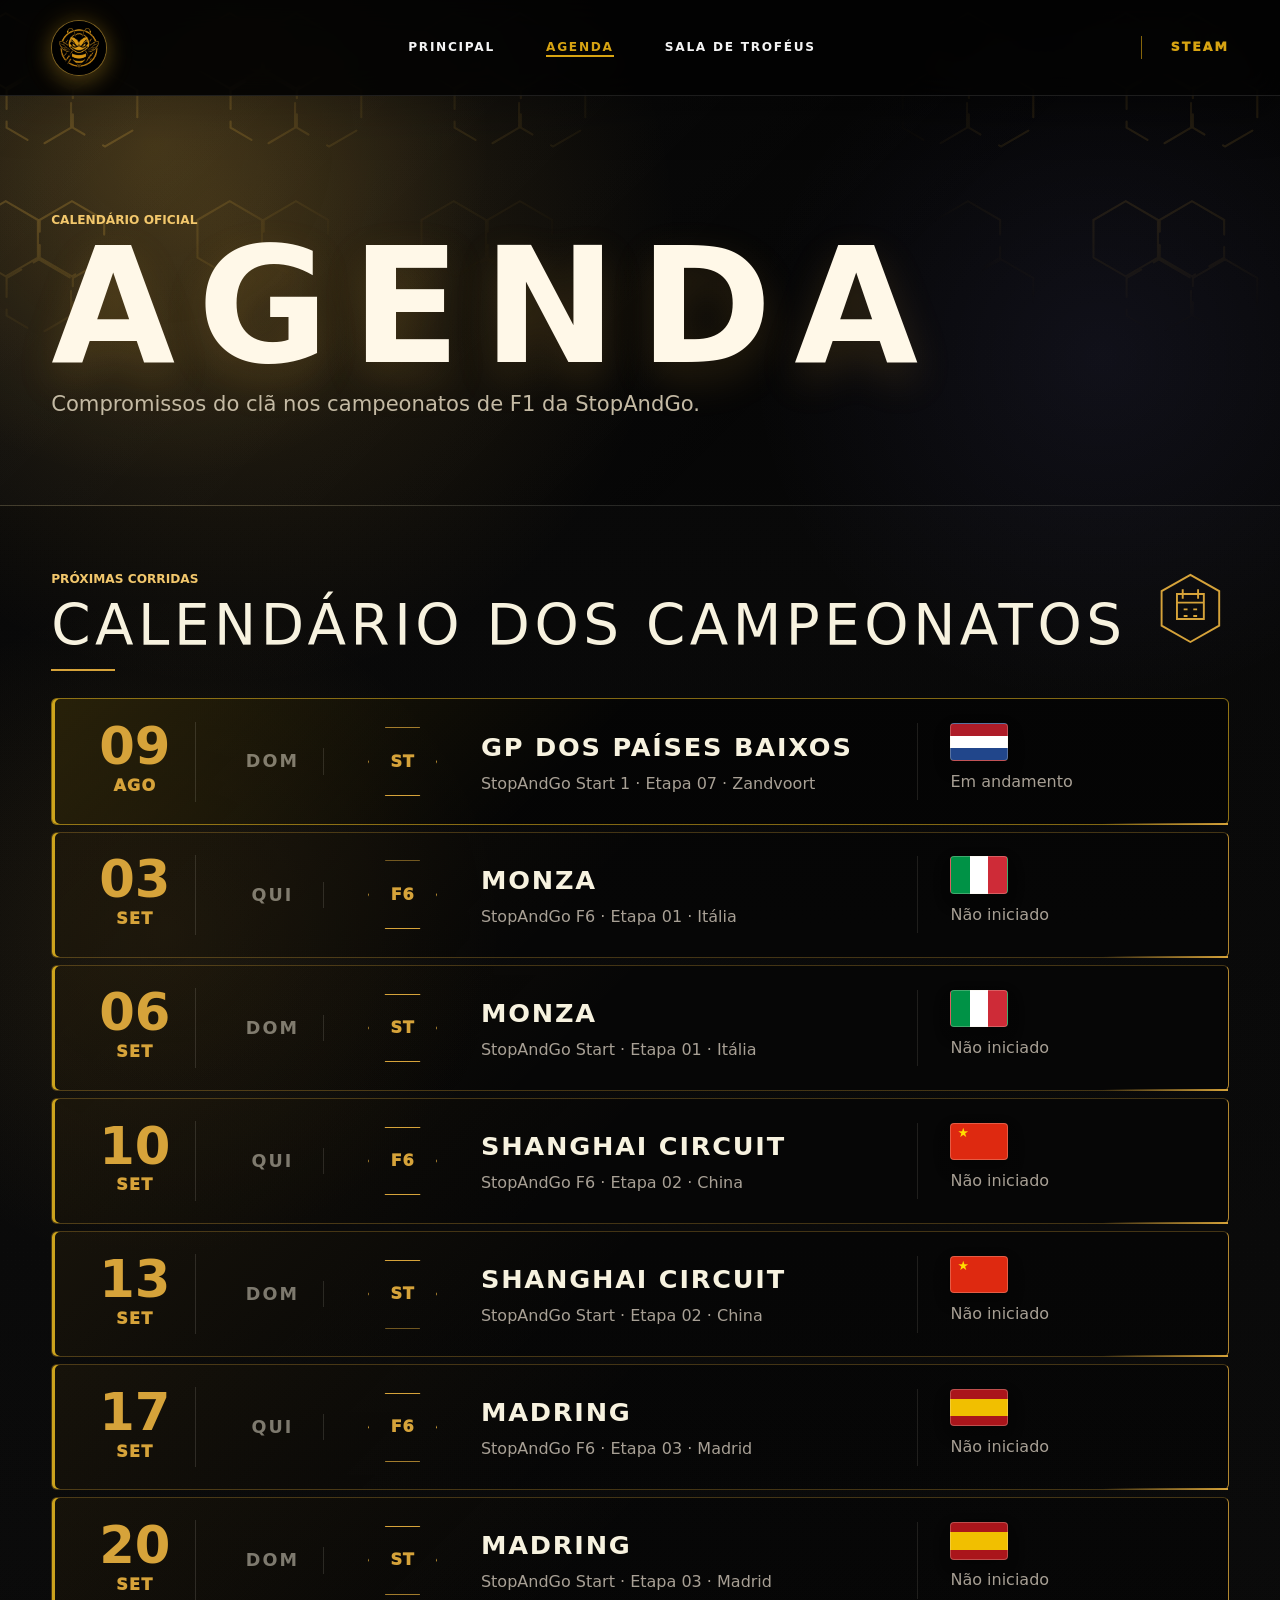
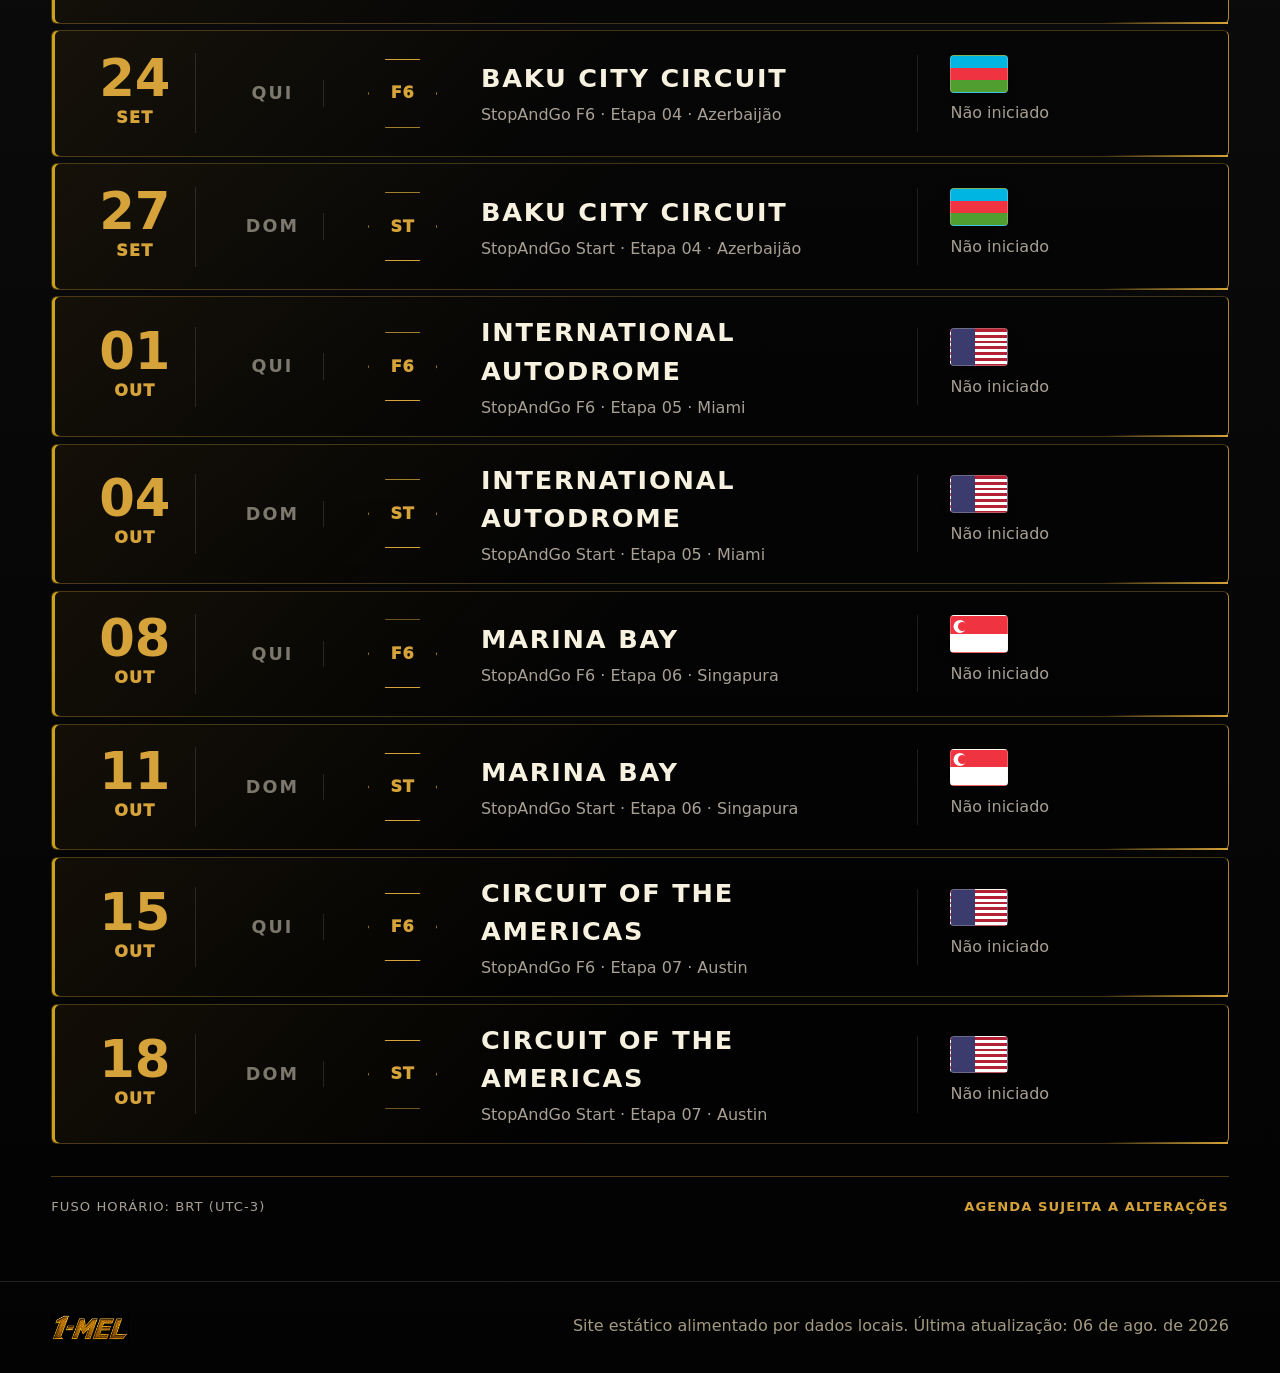
==== agenda.html @ 552b7818 "Remove navbar wordmark text" ====
<!doctype html>
<html lang="pt-BR">
  <head>
    <meta charset="utf-8">
    <meta name="viewport" content="width=device-width, initial-scale=1">
    <meta name="description" content="Agenda do clã 1-MEL com o calendário de corridas dos campeonatos.">
    <meta property="og:title" content="Agenda 1-MEL">
    <meta property="og:description" content="Calendário oficial de corridas da 1-MEL.">
    <meta property="og:type" content="website">
    <title>Agenda | 1-MEL</title>
    <link rel="preconnect" href="https://avatars.fastly.steamstatic.com">
    <link rel="stylesheet" href="styles.css?v=navbar-logo-only-20260807">
    <script defer src="app.js"></script>
  </head>
  <body data-page="agenda">
    <header class="site-header blog-header">
      <a class="brand blog-brand" href="index.html" aria-label="Voltar ao início">
        <span class="blog-brand-mark" aria-hidden="true">
          <img src="assets/bee-logo-new.jpg" alt="">
        </span>
      </a>
      <nav aria-label="Navegação principal">
        <a href="index.html">Principal</a>
        <a aria-current="page" href="agenda.html">Agenda</a>
        <a href="trofeus-cs2.html">Sala de troféus</a>
      </nav>
      <div class="blog-header-actions">
        <a class="blog-header-icon" href="trofeus-cs2.html" aria-label="Sala de troféus"></a>
        <a class="blog-steam-link" href="https://steamcommunity.com/groups/1MEL" target="_blank" rel="noreferrer" aria-label="Steam">Steam</a>
      </div>
    </header>

    <main>
      <section class="page-hero agenda-hero">
        <p class="eyebrow">Calendário oficial</p>
        <h1>Agenda</h1>
        <p class="intro">Compromissos do clã nos campeonatos de F1 da StopAndGo.</p>
      </section>

      <section class="agenda page-section race-agenda">
        <div class="race-agenda-heading">
          <div>
            <p class="eyebrow">Próximas corridas</p>
            <h2>Calendário dos campeonatos</h2>
          </div>
          <span class="race-agenda-mark" aria-hidden="true">
            <svg viewBox="0 0 80 80" role="img">
              <path d="M40 5 70 22v36L40 75 10 58V22Z"></path>
              <path d="M26 25h28v26H26z"></path>
              <path d="M32 20v10M48 20v10M26 34h28M33 41h4M43 41h4M33 48h4M43 48h4"></path>
            </svg>
          </span>
        </div>
        <div class="race-event-list" aria-label="Calendário de corridas dos campeonatos">
          <article class="race-event current"><div class="race-date"><strong>09</strong><span>Ago</span></div><div class="race-weekday">Dom</div><div class="race-icon" aria-hidden="true">ST</div><div class="race-copy"><h3>GP dos Países Baixos</h3><p>StopAndGo Start 1 · Etapa 07 · Zandvoort</p></div><div class="race-time"><strong class="race-flag flag-nl" aria-label="Países Baixos"></strong><span>Em andamento</span></div></article>
          <article class="race-event"><div class="race-date"><strong>03</strong><span>Set</span></div><div class="race-weekday">Qui</div><div class="race-icon" aria-hidden="true">F6</div><div class="race-copy"><h3>Monza</h3><p>StopAndGo F6 · Etapa 01 · Itália</p></div><div class="race-time"><strong class="race-flag flag-it" aria-label="Itália"></strong><span>Não iniciado</span></div></article>
          <article class="race-event"><div class="race-date"><strong>06</strong><span>Set</span></div><div class="race-weekday">Dom</div><div class="race-icon" aria-hidden="true">ST</div><div class="race-copy"><h3>Monza</h3><p>StopAndGo Start · Etapa 01 · Itália</p></div><div class="race-time"><strong class="race-flag flag-it" aria-label="Itália"></strong><span>Não iniciado</span></div></article>
          <article class="race-event"><div class="race-date"><strong>10</strong><span>Set</span></div><div class="race-weekday">Qui</div><div class="race-icon" aria-hidden="true">F6</div><div class="race-copy"><h3>Shanghai Circuit</h3><p>StopAndGo F6 · Etapa 02 · China</p></div><div class="race-time"><strong class="race-flag flag-cn" aria-label="China"></strong><span>Não iniciado</span></div></article>
          <article class="race-event"><div class="race-date"><strong>13</strong><span>Set</span></div><div class="race-weekday">Dom</div><div class="race-icon" aria-hidden="true">ST</div><div class="race-copy"><h3>Shanghai Circuit</h3><p>StopAndGo Start · Etapa 02 · China</p></div><div class="race-time"><strong class="race-flag flag-cn" aria-label="China"></strong><span>Não iniciado</span></div></article>
          <article class="race-event"><div class="race-date"><strong>17</strong><span>Set</span></div><div class="race-weekday">Qui</div><div class="race-icon" aria-hidden="true">F6</div><div class="race-copy"><h3>Madring</h3><p>StopAndGo F6 · Etapa 03 · Madrid</p></div><div class="race-time"><strong class="race-flag flag-es" aria-label="Espanha"></strong><span>Não iniciado</span></div></article>
          <article class="race-event"><div class="race-date"><strong>20</strong><span>Set</span></div><div class="race-weekday">Dom</div><div class="race-icon" aria-hidden="true">ST</div><div class="race-copy"><h3>Madring</h3><p>StopAndGo Start · Etapa 03 · Madrid</p></div><div class="race-time"><strong class="race-flag flag-es" aria-label="Espanha"></strong><span>Não iniciado</span></div></article>
          <article class="race-event"><div class="race-date"><strong>24</strong><span>Set</span></div><div class="race-weekday">Qui</div><div class="race-icon" aria-hidden="true">F6</div><div class="race-copy"><h3>Baku City Circuit</h3><p>StopAndGo F6 · Etapa 04 · Azerbaijão</p></div><div class="race-time"><strong class="race-flag flag-az" aria-label="Azerbaijão"></strong><span>Não iniciado</span></div></article>
          <article class="race-event"><div class="race-date"><strong>27</strong><span>Set</span></div><div class="race-weekday">Dom</div><div class="race-icon" aria-hidden="true">ST</div><div class="race-copy"><h3>Baku City Circuit</h3><p>StopAndGo Start · Etapa 04 · Azerbaijão</p></div><div class="race-time"><strong class="race-flag flag-az" aria-label="Azerbaijão"></strong><span>Não iniciado</span></div></article>
          <article class="race-event"><div class="race-date"><strong>01</strong><span>Out</span></div><div class="race-weekday">Qui</div><div class="race-icon" aria-hidden="true">F6</div><div class="race-copy"><h3>International Autodrome</h3><p>StopAndGo F6 · Etapa 05 · Miami</p></div><div class="race-time"><strong class="race-flag flag-us" aria-label="Estados Unidos"></strong><span>Não iniciado</span></div></article>
          <article class="race-event"><div class="race-date"><strong>04</strong><span>Out</span></div><div class="race-weekday">Dom</div><div class="race-icon" aria-hidden="true">ST</div><div class="race-copy"><h3>International Autodrome</h3><p>StopAndGo Start · Etapa 05 · Miami</p></div><div class="race-time"><strong class="race-flag flag-us" aria-label="Estados Unidos"></strong><span>Não iniciado</span></div></article>
          <article class="race-event"><div class="race-date"><strong>08</strong><span>Out</span></div><div class="race-weekday">Qui</div><div class="race-icon" aria-hidden="true">F6</div><div class="race-copy"><h3>Marina Bay</h3><p>StopAndGo F6 · Etapa 06 · Singapura</p></div><div class="race-time"><strong class="race-flag flag-sg" aria-label="Singapura"></strong><span>Não iniciado</span></div></article>
          <article class="race-event"><div class="race-date"><strong>11</strong><span>Out</span></div><div class="race-weekday">Dom</div><div class="race-icon" aria-hidden="true">ST</div><div class="race-copy"><h3>Marina Bay</h3><p>StopAndGo Start · Etapa 06 · Singapura</p></div><div class="race-time"><strong class="race-flag flag-sg" aria-label="Singapura"></strong><span>Não iniciado</span></div></article>
          <article class="race-event"><div class="race-date"><strong>15</strong><span>Out</span></div><div class="race-weekday">Qui</div><div class="race-icon" aria-hidden="true">F6</div><div class="race-copy"><h3>Circuit of the Americas</h3><p>StopAndGo F6 · Etapa 07 · Austin</p></div><div class="race-time"><strong class="race-flag flag-us" aria-label="Estados Unidos"></strong><span>Não iniciado</span></div></article>
          <article class="race-event"><div class="race-date"><strong>18</strong><span>Out</span></div><div class="race-weekday">Dom</div><div class="race-icon" aria-hidden="true">ST</div><div class="race-copy"><h3>Circuit of the Americas</h3><p>StopAndGo Start · Etapa 07 · Austin</p></div><div class="race-time"><strong class="race-flag flag-us" aria-label="Estados Unidos"></strong><span>Não iniciado</span></div></article>
        </div>
        <div class="race-agenda-footer">
          <span>Fuso horário: BRT (UTC-3)</span>
          <strong>Agenda sujeita a alterações</strong>
        </div>
      </section>
    </main>

    <footer>
      <img class="footer-wordmark" src="assets/brand-wordmark-1mel-cropped.png" alt="1-MEL">
      <span>Site estático alimentado por dados locais. Última atualização: <time id="last-updated">--</time></span>
    </footer>
  </body>
</html>
---- styles.css ----
﻿:root {
  --bg: #08090b;
  --panel: #111319;
  --panel-2: #171a22;
  --text: #f7f2df;
  --muted: #a7adba;
  --line: rgba(247, 242, 223, 0.12);
  --honey: #ffc233;
  --honey-dark: #a86d00;
  --green: #5ee08c;
  --red: #ff6d6d;
  --blue: #7cc5ff;
  --shadow: 0 24px 80px rgba(0, 0, 0, 0.42);
  --blog-gold: #d8a412;
  --blog-gold-soft: rgba(216, 164, 18, 0.62);
  --blog-muted: #9a9a9a;
}

* {
  box-sizing: border-box;
}

html {
  scroll-behavior: smooth;
}

body {
  margin: 0;
  background:
    radial-gradient(circle at 12% 4%, rgba(255, 194, 51, 0.18), transparent 34rem),
    linear-gradient(135deg, #08090b 0%, #15171c 45%, #08090b 100%);
  color: var(--text);
  font-family: Inter, ui-sans-serif, system-ui, -apple-system, BlinkMacSystemFont, "Segoe UI", sans-serif;
  line-height: 1.5;
}
.sr-only {
  position: absolute;
  width: 1px;
  height: 1px;
  padding: 0;
  margin: -1px;
  overflow: hidden;
  clip: rect(0, 0, 0, 0);
  white-space: nowrap;
  border: 0;
}
a {
  color: inherit;
  text-decoration: none;
}

.site-header {
  position: sticky;
  top: 0;
  z-index: 20;
  display: flex;
  align-items: center;
  justify-content: space-between;
  gap: 1rem;
  padding: 0.85rem clamp(1rem, 4vw, 3.5rem);
  background: rgba(8, 9, 11, 0.82);
  border-bottom: 1px solid var(--line);
  backdrop-filter: blur(16px);
}

.brand {
  display: flex;
  align-items: center;
  gap: 0.75rem;
  min-width: 10rem;
}

.brand img {
  width: 3rem;
  height: 3rem;
  border: 1px solid rgba(255, 194, 51, 0.45);
  border-radius: 8px;
  object-fit: cover;
}

.brand strong,
footer strong {
  display: block;
  font-size: 1.05rem;
}

.brand small {
  display: block;
  color: var(--muted);
  font-size: 0.75rem;
}

nav {
  display: flex;
  align-items: center;
  gap: clamp(0.7rem, 2vw, 1.8rem);
  color: var(--muted);
  font-weight: 700;
  font-size: 0.82rem;
  text-transform: uppercase;
}

nav a:hover,
nav a[aria-current="page"],
.steam-link:hover {
  color: var(--honey);
}

.steam-link,
.primary-action,
.secondary-action {
  display: inline-flex;
  align-items: center;
  justify-content: center;
  min-height: 2.65rem;
  border-radius: 8px;
  font-weight: 800;
}

.steam-link {
  border: 1px solid rgba(255, 194, 51, 0.36);
  padding: 0 1rem;
}

main {
  overflow: hidden;
}

.hero,
.home-hero {
  display: grid;
  grid-template-columns: minmax(0, 1fr) minmax(18rem, 27rem);
  gap: clamp(1.5rem, 5vw, 4rem);
  min-height: 84vh;
  align-items: center;
  padding: clamp(3rem, 8vw, 7rem) clamp(1rem, 4vw, 3.5rem) 2rem;
}

.home-hero {
  grid-template-columns: minmax(0, 1fr) minmax(20rem, 32rem);
  min-height: 88vh;
  background:
    linear-gradient(115deg, rgba(255, 194, 51, 0.12), transparent 44%),
    radial-gradient(circle at 82% 24%, rgba(124, 197, 255, 0.12), transparent 28rem);
}

.hero-copy {
  max-width: 58rem;
}

.eyebrow {
  margin: 0 0 0.7rem;
  color: var(--honey);
  font-size: 0.76rem;
  font-weight: 900;
  letter-spacing: 0;
  text-transform: uppercase;
}

h1,
h2,
p {
  margin-top: 0;
}

h1 {
  margin-bottom: 0.1rem;
  font-size: clamp(5rem, 16vw, 13rem);
  line-height: 0.82;
  letter-spacing: 0;
}

.tagline {
  margin-bottom: 1.1rem;
  color: var(--honey);
  font-size: clamp(1.5rem, 4vw, 3rem);
  font-weight: 900;
}

.intro {
  max-width: 48rem;
  color: #d7d0bb;
  font-size: clamp(1.02rem, 2vw, 1.32rem);
}

.hero-actions {
  display: flex;
  flex-wrap: wrap;
  gap: 0.8rem;
  margin-top: 2rem;
}

.primary-action {
  background: var(--honey);
  color: #171000;
  padding: 0 1.15rem;
}

.secondary-action {
  border: 1px solid var(--line);
  color: var(--text);
  padding: 0 1.15rem;
}

.live-panel {
  display: grid;
  gap: 0.8rem;
  padding: 1rem;
  background: linear-gradient(180deg, rgba(255, 194, 51, 0.16), rgba(17, 19, 25, 0.94));
  border: 1px solid rgba(255, 194, 51, 0.24);
  border-radius: 8px;
  box-shadow: var(--shadow);
}

.live-panel div,
.stat-card,
.season-card,
.announcement,
.event,
.trophy-card,
.identity-card,
.member-card,
.leader-spotlight {
  border: 1px solid var(--line);
  border-radius: 8px;
  background: rgba(17, 19, 25, 0.84);
}

.live-panel div {
  padding: 1.1rem;
}

.metric-value {
  display: block;
  font-size: 2.3rem;
  font-weight: 950;
  line-height: 1;
}

.metric-label {
  color: var(--muted);
  font-size: 0.88rem;
}

.leader-spotlight {
  position: relative;
  overflow: hidden;
  padding: clamp(1.2rem, 3vw, 1.6rem);
  background:
    linear-gradient(180deg, rgba(255, 194, 51, 0.2), rgba(17, 19, 25, 0.94)),
    var(--panel);
  border-color: rgba(255, 194, 51, 0.28);
  box-shadow: var(--shadow);
}

.leader-spotlight::before {
  content: "1MEL";
  position: absolute;
  right: -0.55rem;
  bottom: -1.6rem;
  color: rgba(255, 194, 51, 0.08);
  font-size: 7rem;
  font-weight: 950;
  line-height: 1;
}

.leader-spotlight strong {
  position: relative;
  display: block;
  margin: 0.15rem 0 0.6rem;
  font-size: clamp(3.2rem, 7vw, 5.6rem);
  line-height: 0.9;
}

.leader-spotlight p,
.leader-stats,
.spotlight-label {
  position: relative;
}

.leader-spotlight p {
  color: #e5dec8;
  font-size: 1.05rem;
}

.spotlight-label {
  color: var(--honey);
  font-size: 0.78rem;
  font-weight: 950;
  text-transform: uppercase;
}

.leader-stats {
  display: grid;
  grid-template-columns: repeat(2, minmax(0, 1fr));
  gap: 0.75rem;
  margin-top: 1.4rem;
}

.leader-stats span {
  border: 1px solid rgba(255, 194, 51, 0.22);
  border-radius: 8px;
  padding: 0.85rem;
  color: var(--muted);
}

.leader-stats b {
  display: block;
  color: var(--text);
  font-size: 1.5rem;
}

.ticker {
  display: flex;
  flex-wrap: wrap;
  gap: 0.75rem;
  padding: 0 clamp(1rem, 4vw, 3.5rem) 3rem;
}

.ticker span {
  border: 1px solid rgba(255, 194, 51, 0.22);
  border-radius: 999px;
  padding: 0.52rem 0.85rem;
  background: rgba(255, 194, 51, 0.08);
  color: #ffe3a1;
  font-size: 0.86rem;
  font-weight: 750;
}

.section-grid,
.identity-section,
.roster-section,
.season-band,
.stats-layout,
.agenda,
.agenda-preview {
  padding: clamp(2.4rem, 6vw, 5rem) clamp(1rem, 4vw, 3.5rem);
}

.section-heading {
  display: flex;
  align-items: end;
  justify-content: space-between;
  gap: 1rem;
  margin-bottom: 1rem;
}

h2 {
  margin-bottom: 0;
  font-size: clamp(2rem, 5vw, 4.2rem);
  line-height: 0.95;
}

.inline-link {
  color: var(--honey);
  font-size: 0.9rem;
  font-weight: 850;
  text-transform: uppercase;
}

.announcement-list,
.identity-grid,
.roster-grid,
.season-grid,
.stats-board,
.event-list {
  display: grid;
  gap: 1rem;
}

.announcement-list,
.identity-grid {
  grid-template-columns: repeat(3, minmax(0, 1fr));
}

.announcement,
.season-card,
.stat-card,
.event,
.identity-card,
.member-card {
  padding: 1.05rem;
}

.announcement time,
.event time,
.card-kicker {
  color: var(--muted);
  font-size: 0.78rem;
  font-weight: 800;
  text-transform: uppercase;
}

.announcement h3,
.identity-card h3,
.member-card h3,
.season-card h3,
.event h3 {
  margin: 0.45rem 0;
  font-size: 1.2rem;
}

.announcement p,
.identity-card p,
.member-card p,
.season-card p,
.event p {
  color: #cbd0d9;
}

.identity-card {
  min-height: 13rem;
}

.identity-card h3 {
  font-size: 1.42rem;
}

.roster-section {
  background:
    linear-gradient(180deg, rgba(255, 255, 255, 0.02), rgba(255, 194, 51, 0.06)),
    #0c0e12;
  border-top: 1px solid var(--line);
  border-bottom: 1px solid var(--line);
}

.roster-grid {
  grid-template-columns: repeat(4, minmax(0, 1fr));
}

.member-card {
  display: grid;
  grid-template-columns: 4.3rem minmax(0, 1fr);
  gap: 0.9rem;
  min-height: 15rem;
  align-content: start;
}

.member-card strong {
  display: block;
  color: #f3df9b;
  font-size: 0.9rem;
}

.member-avatar {
  display: grid;
  place-items: center;
  width: 4.3rem;
  height: 4.3rem;
  border: 1px solid rgba(255, 194, 51, 0.4);
  border-radius: 8px;
  background: linear-gradient(135deg, var(--honey), #7cc5ff);
  color: #111319;
  font-size: 1.1rem;
  font-weight: 950;
}

.leader-card {
  grid-column: span 2;
  background: linear-gradient(135deg, rgba(255, 194, 51, 0.18), rgba(17, 19, 25, 0.9));
  border-color: rgba(255, 194, 51, 0.34);
}

.leader-card .member-avatar {
  width: 5.2rem;
  height: 5.2rem;
  font-size: 1.35rem;
}

.home-command {
  background: rgba(0, 0, 0, 0.16);
}

.season-band {
  background: linear-gradient(180deg, rgba(255, 194, 51, 0.08), rgba(124, 197, 255, 0.06));
  border-top: 1px solid var(--line);
  border-bottom: 1px solid var(--line);
}

.season-grid {
  grid-template-columns: repeat(3, minmax(0, 1fr));
}

.season-card {
  display: grid;
  gap: 1rem;
  min-height: 22rem;
}

.record {
  display: flex;
  gap: 0.5rem;
  align-items: baseline;
}

.record strong {
  font-size: 2.5rem;
  line-height: 1;
}

.progress {
  height: 0.7rem;
  overflow: hidden;
  border-radius: 999px;
  background: rgba(255, 255, 255, 0.08);
}

.progress span {
  display: block;
  height: 100%;
  border-radius: inherit;
  background: linear-gradient(90deg, var(--honey), var(--green));
}

.pill-row {
  display: flex;
  flex-wrap: wrap;
  gap: 0.5rem;
}

.pill-row span {
  border: 1px solid var(--line);
  border-radius: 999px;
  padding: 0.35rem 0.55rem;
  color: #e7dfca;
  font-size: 0.82rem;
}

.stats-board {
  grid-template-columns: repeat(4, minmax(0, 1fr));
}

.stat-card strong {
  display: block;
  margin-top: 0.3rem;
  font-size: 2rem;
}

.stat-card span:last-child {
  color: var(--muted);
}

.event-list {
  grid-template-columns: repeat(2, minmax(0, 1fr));
}

.event {
  display: grid;
  grid-template-columns: 7rem minmax(0, 1fr);
  gap: 1rem;
  align-items: center;
}

.compact-list {
  grid-template-columns: repeat(2, minmax(0, 1fr));
}

.event-date {
  display: grid;
  place-items: center;
  min-height: 6.5rem;
  border-radius: 8px;
  background: #f7f2df;
  color: #111319;
  font-weight: 950;
  text-align: center;
}

footer {
  display: flex;
  justify-content: space-between;
  gap: 1rem;
  padding: 2rem clamp(1rem, 4vw, 3.5rem);
  border-top: 1px solid var(--line);
  color: var(--muted);
}

.page-hero {
  min-height: 44vh;
  padding: clamp(4rem, 9vw, 8rem) clamp(1rem, 4vw, 3.5rem) clamp(2rem, 5vw, 4rem);
  border-bottom: 1px solid var(--line);
  background: linear-gradient(135deg, rgba(255, 194, 51, 0.14), rgba(124, 197, 255, 0.05) 42%, transparent 78%);
}

.page-hero h1 {
  margin-bottom: 1rem;
  font-size: clamp(4.2rem, 13vw, 10rem);
}

.trophy-hero {
  background: linear-gradient(135deg, rgba(255, 194, 51, 0.18), rgba(94, 224, 140, 0.06) 45%, transparent 78%);
}

.page-section {
  padding-top: clamp(2rem, 5vw, 4rem);
}

.timeline-list {
  grid-template-columns: 1fr;
}

.timeline-list .event {
  min-height: 9rem;
}

.agenda-hero {
  min-height: 34vh;
  background:
    radial-gradient(circle at 82% 18%, rgba(214, 163, 58, 0.12), transparent 22rem),
    linear-gradient(135deg, rgba(255, 194, 51, 0.08), transparent 62%);
}

.agenda-hero h1 {
  letter-spacing: 0.14em;
  text-transform: uppercase;
}

.race-agenda {
  position: relative;
  overflow: hidden;
  padding: clamp(2.4rem, 5vw, 4.5rem) clamp(1rem, 4vw, 3.5rem) clamp(2.5rem, 5vw, 4rem);
  background:
    radial-gradient(circle at 13% 18%, rgba(214, 163, 58, 0.1), transparent 21rem),
    linear-gradient(180deg, rgba(255, 255, 255, 0.012), rgba(0, 0, 0, 0.16));
}

.race-agenda-heading {
  display: flex;
  justify-content: space-between;
  gap: 1rem;
  align-items: start;
  margin-bottom: 1.7rem;
}

.race-agenda-heading h2 {
  margin-top: 0.35rem;
  color: #f7f2df;
  font-size: clamp(2rem, 4.4vw, 4.6rem);
  font-weight: 500;
  letter-spacing: 0.08em;
  line-height: 0.95;
  text-transform: uppercase;
}

.race-agenda-heading h2::after {
  content: "";
  display: block;
  width: 4rem;
  height: 2px;
  margin-top: 1.05rem;
  background: var(--honey);
}

.race-agenda-mark {
  display: grid;
  place-items: center;
  width: 4.8rem;
  color: var(--honey);
}

.race-agenda-mark svg {
  width: 100%;
  fill: none;
  stroke: currentColor;
  stroke-width: 2;
}

.race-event-list {
  display: grid;
  gap: 0.42rem;
}

.race-event {
  position: relative;
  display: grid;
  grid-template-columns: 7.6rem 6.4rem 6.6rem minmax(0, 1fr) minmax(12rem, 18rem);
  gap: clamp(0.9rem, 2vw, 1.7rem);
  align-items: center;
  min-height: 7.9rem;
  border: 1px solid rgba(214, 163, 58, 0.3);
  border-right-color: rgba(214, 163, 58, 0.82);
  border-radius: 6px;
  padding: 1rem 1.4rem;
  background:
    linear-gradient(135deg, rgba(214, 163, 58, 0.08), transparent 46%),
    rgba(0, 0, 0, 0.34);
  box-shadow: inset 3px 0 0 rgba(255, 204, 35, 0.78);
}

.race-event::after {
  content: "";
  position: absolute;
  right: 0;
  bottom: -1px;
  width: 7.8rem;
  height: 2px;
  background: linear-gradient(90deg, transparent, var(--honey));
}

.race-event.current {
  border-color: rgba(255, 204, 35, 0.5);
  background:
    linear-gradient(135deg, rgba(255, 204, 35, 0.13), transparent 45%),
    rgba(0, 0, 0, 0.42);
}

.race-date,
.race-weekday,
.race-icon,
.race-time {
  border-right: 1px solid rgba(247, 240, 221, 0.13);
}

.race-date {
  display: grid;
  place-items: center;
  min-height: 5rem;
  color: var(--honey);
  text-align: center;
  text-transform: uppercase;
}

.race-date strong {
  font-size: clamp(2.6rem, 4vw, 4rem);
  line-height: 0.82;
}

.race-date span {
  font-size: 1rem;
  font-weight: 950;
  letter-spacing: 0.08em;
}

.race-weekday {
  color: rgba(247, 240, 221, 0.48);
  font-size: 1.1rem;
  font-weight: 900;
  letter-spacing: 0.12em;
  text-align: center;
  text-transform: uppercase;
}

.race-icon {
  display: grid;
  place-items: center;
  justify-self: center;
  width: 4.3rem;
  height: 4.3rem;
  border: 1px solid var(--honey);
  clip-path: polygon(25% 0, 75% 0, 100% 50%, 75% 100%, 25% 100%, 0 50%);
  color: var(--honey);
  font-weight: 950;
  letter-spacing: 0.05em;
}

.race-copy h3 {
  margin: 0 0 0.35rem;
  color: #f7f2df;
  font-size: clamp(1.25rem, 2vw, 1.8rem);
  font-weight: 700;
  letter-spacing: 0.07em;
  text-transform: uppercase;
}

.race-copy p {
  margin: 0;
  color: #a8a095;
}

.race-time {
  min-height: 4.8rem;
  border-left: 1px solid rgba(247, 240, 221, 0.11);
  border-right: 0;
  padding-left: 2rem;
}

.race-time strong {
  display: block;
  color: var(--honey);
  font-size: 1.35rem;
  letter-spacing: 0.08em;
  text-transform: uppercase;
}

.race-time .race-flag {
  position: relative;
  display: block;
  width: 3.6rem;
  height: 2.35rem;
  overflow: hidden;
  border: 1px solid rgba(247, 240, 221, 0.26);
  border-radius: 4px;
  box-shadow: 0 0.45rem 1rem rgba(0, 0, 0, 0.28);
}

.flag-nl {
  background: linear-gradient(180deg, #ae1c28 0 33.33%, #fff 33.33% 66.66%, #21468b 66.66%);
}

.flag-it {
  background: linear-gradient(90deg, #009246 0 33.33%, #fff 33.33% 66.66%, #ce2b37 66.66%);
}

.flag-cn {
  background: #de2910;
}

.flag-cn::before {
  content: "★";
  position: absolute;
  left: 0.38rem;
  top: 0.22rem;
  color: #ffde00;
  font-size: 0.8rem;
  line-height: 1;
}

.flag-es {
  background: linear-gradient(180deg, #aa151b 0 25%, #f1bf00 25% 75%, #aa151b 75%);
}

.flag-az {
  background: linear-gradient(180deg, #00b5e2 0 33.33%, #ef3340 33.33% 66.66%, #509e2f 66.66%);
}

.flag-us {
  background:
    linear-gradient(90deg, #3c3b6e 0 42%, transparent 42%),
    repeating-linear-gradient(180deg, #b22234 0 0.18rem, #fff 0.18rem 0.36rem);
}

.flag-sg {
  background: linear-gradient(180deg, #ef3340 0 50%, #fff 50%);
}

.flag-sg::before {
  content: "";
  position: absolute;
  left: 0.42rem;
  top: 0.34rem;
  width: 0.58rem;
  height: 0.58rem;
  border-radius: 50%;
  box-shadow: -0.16rem 0 0 0.12rem #fff;
}

.race-time span {
  display: block;
  margin-top: 0.55rem;
  color: #a8a095;
}

.race-agenda-footer {
  display: flex;
  justify-content: space-between;
  gap: 1rem;
  margin-top: 2rem;
  border-top: 1px solid rgba(214, 163, 58, 0.35);
  padding-top: 1.25rem;
  color: #a8a095;
  font-size: 0.82rem;
  letter-spacing: 0.08em;
  text-transform: uppercase;
}

.race-agenda-footer strong {
  color: var(--honey);
}

@media (max-width: 920px) {
  .race-agenda-heading {
    align-items: flex-start;
    flex-direction: column;
  }

  .race-event {
    grid-template-columns: 5.7rem 4.2rem minmax(0, 1fr);
    gap: 0.9rem;
  }

  .race-icon {
    display: none;
  }

  .race-time {
    grid-column: 3;
    min-height: auto;
    border-left: 0;
    padding-left: 0;
  }
}

@media (max-width: 560px) {
  .race-event {
    grid-template-columns: 4.8rem minmax(0, 1fr);
    padding: 0.9rem;
  }

  .race-weekday {
    grid-row: 2;
    border-right: 0;
    font-size: 0.8rem;
  }

  .race-copy,
  .race-time {
    grid-column: 2;
  }

  .race-copy h3 {
    font-size: 1.05rem;
  }

  .race-time strong {
    font-size: 0.92rem;
  }

  .race-agenda-footer {
    flex-direction: column;
  }
}

.schedule-grid,
.trophy-grid {
  display: grid;
  gap: 1rem;
}

.schedule-grid {
  grid-template-columns: repeat(3, minmax(0, 1fr));
}

.trophy-grid {
  grid-template-columns: repeat(4, minmax(0, 1fr));
}

.trophy-card {
  position: relative;
  min-height: 20rem;
  overflow: hidden;
  padding: 1.1rem;
}

.trophy-card::before {
  content: "";
  position: absolute;
  inset: auto -20% -28% -20%;
  height: 9rem;
  background: linear-gradient(90deg, rgba(255, 194, 51, 0.2), rgba(124, 197, 255, 0.1));
  transform: rotate(-7deg);
}

.trophy-card h3,
.trophy-card p,
.trophy-card span {
  position: relative;
}

.trophy-card h3 {
  margin: 3.4rem 0 0.7rem;
  font-size: 1.32rem;
}

.trophy-card p {
  color: #cbd0d9;
}

.trophy-medal {
  display: inline-flex;
  align-items: center;
  justify-content: center;
  width: 4.5rem;
  height: 4.5rem;
  margin-right: 0.7rem;
  border: 1px solid rgba(255, 194, 51, 0.45);
  border-radius: 999px;
  background: radial-gradient(circle, #ffe8a3, var(--honey));
  color: #1b1300;
  font-size: 0.78rem;
  font-weight: 950;
  text-transform: uppercase;
  box-shadow: 0 12px 34px rgba(255, 194, 51, 0.18);
}

.trophy-game-nav {
  display: grid;
  grid-template-columns: repeat(3, minmax(9.5rem, 12.5rem));
  gap: 0.7rem;
  width: max-content;
  margin: 0;
  position: absolute;
  top: clamp(6rem, 7vw, 7rem);
  left: 50%;
  z-index: 12;
  transform: translateX(-50%);
}

.game-nav-card {
  position: relative;
  display: grid;
  place-items: center;
  min-height: 4.4rem;
  overflow: hidden;
  border: 1px solid rgba(214, 163, 58, 0.28);
  border-radius: 8px;
  background: rgba(255, 255, 255, 0.035);
  box-shadow: 0 14px 36px rgba(0, 0, 0, 0.24);
}

.game-nav-card::before {
  content: "";
  position: absolute;
  inset: 0;
  background-image: var(--game-bg);
  background-position: center;
  background-size: cover;
  filter: brightness(0.48) saturate(0.9);
  opacity: 0.52;
}

.game-nav-card::after {
  content: "";
  position: absolute;
  inset: 0;
  background: linear-gradient(90deg, rgba(5, 5, 5, 0.82), rgba(5, 5, 5, 0.42));
}

.game-nav-card span {
  position: relative;
  z-index: 1;
  color: #fff7e5;
  font-weight: 950;
  text-align: center;
}

.game-nav-card:hover,
.game-nav-card.active {
  border-color: rgba(242, 199, 108, 0.72);
}

.game-nav-card.game-cs2 {
  --game-bg: url("assets/counter-strike-2-logo-title.png");
}

.game-nav-card.game-cs2::before {
  background-size: contain;
  background-repeat: no-repeat;
  filter: brightness(0.92) saturate(1.05);
  opacity: 0.86;
}

.game-nav-card.game-cs2::after {
  background: linear-gradient(90deg, rgba(5, 5, 5, 0.18), rgba(5, 5, 5, 0.06));
}

.game-nav-card.game-cs2 span {
  opacity: 0;
}

.game-nav-card.game-f1 {
  --game-bg: url("assets/f1-card-formula.png");
}

.game-nav-card.game-f1::before {
  filter: brightness(0.86) saturate(1.08);
  opacity: 0.78;
}

.game-nav-card.game-f1::after {
  background: linear-gradient(90deg, rgba(5, 5, 5, 0.48), rgba(5, 5, 5, 0.18));
}

.game-nav-card.game-f1 span {
  opacity: 0;
}

.game-nav-card.game-rl {
  --game-bg: url("assets/rocket-league-logo-card.png");
}

.game-nav-card.game-rl::before {
  filter: brightness(0.82) saturate(1.08);
  opacity: 0.82;
}

.game-nav-card.game-rl::after {
  background: linear-gradient(90deg, rgba(5, 5, 5, 0.3), rgba(5, 5, 5, 0.12));
}

.game-nav-card.game-rl span {
  opacity: 0;
}

.cs2-member-hub {
  position: relative;
  z-index: 3;
  margin: clamp(2rem, 5vw, 4rem) clamp(1rem, 4vw, 3.5rem) 0;
  padding: 1rem;
  border: 1px solid rgba(214, 163, 58, 0.24);
  border-radius: 8px;
  background: rgba(10, 10, 10, 0.78);
  box-shadow: 0 26px 70px rgba(0, 0, 0, 0.42);
  backdrop-filter: blur(14px);
}

.cs2-filter-bar {
  display: grid;
  grid-template-columns: repeat(8, minmax(0, 1fr));
  gap: 0.55rem;
}

.cs2-filter-bar button {
  min-height: 2.75rem;
  border: 1px solid rgba(214, 163, 58, 0.28);
  border-radius: 8px;
  background: rgba(255, 255, 255, 0.035);
  color: #f7d686;
  font: inherit;
  font-size: 0.78rem;
  font-weight: 950;
  text-transform: uppercase;
  cursor: pointer;
}

.cs2-filter-bar button:hover,
.cs2-filter-bar button.active {
  border-color: rgba(242, 199, 108, 0.82);
  background: linear-gradient(135deg, rgba(214, 163, 58, 0.28), rgba(255, 255, 255, 0.04));
  color: #fff7e5;
}

.cs2-member-panel {
  margin-top: 1rem;
}

.cs2-comparison,
.cs2-medal-grid {
  display: grid;
  gap: 0.85rem;
}

.cs2-medal-card {
  border: 1px solid rgba(247, 240, 221, 0.12);
  border-radius: 8px;
  background: rgba(255, 255, 255, 0.035);
}

.cs2-medal-card h3,
.cs2-medal-header h2 {
  margin: 0;
}

.cs2-medal-header {
  display: flex;
  align-items: end;
  justify-content: space-between;
  gap: 1rem;
  margin-bottom: 1rem;
}

.cs2-medal-header h2 {
  color: #fff7e5;
  font-size: clamp(2.3rem, 5vw, 4.8rem);
  line-height: 0.95;
}

.cs2-medal-header strong {
  color: #f7d686;
  font-size: 1.4rem;
}

.cs2-medal-grid {
  grid-template-columns: repeat(3, minmax(0, 1fr));
}

.cs2-medal-card {
  display: flex;
  align-items: center;
  gap: 1rem;
  min-height: 9rem;
  padding: 1rem;
}

.cs2-medal-card .trophy-medal {
  flex: 0 0 auto;
  margin: 0;
}

.cs2-medal-card p {
  margin-bottom: 0;
  color: var(--muted);
}

.cs2-medal-sheet {
  overflow-x: auto;
  border: 1px solid rgba(247, 240, 221, 0.12);
  border-radius: 8px;
  background: rgba(255, 255, 255, 0.035);
}

.cs2-medal-sheet table {
  width: 100%;
  min-width: 42rem;
  border-collapse: separate;
  border-spacing: 0;
}

.cs2-medal-sheet th,
.cs2-medal-sheet td {
  border: 0;
  border-bottom: 1px solid rgba(247, 240, 221, 0.1);
  padding: 0.95rem 1rem;
  text-align: left;
}

.cs2-medal-sheet thead th {
  color: #f7d686;
  background: rgba(214, 163, 58, 0.1);
  font-size: 0.78rem;
  text-transform: uppercase;
}

.cs2-medal-sheet tbody th {
  width: 16rem;
  background: transparent;
}

.cs2-medal-sheet tbody th strong,
.cs2-medal-sheet td strong {
  display: block;
  color: #fff7e5;
  font-size: 1.05rem;
}

.cs2-medal-sheet tbody th span {
  color: var(--muted);
  font-size: 0.78rem;
  font-weight: 900;
  text-transform: uppercase;
}

.cs2-medal-sheet td {
  color: #f7d686;
  font-weight: 900;
  text-transform: uppercase;
}

.cs2-medal-sheet tbody tr:last-child th,
.cs2-medal-sheet tbody tr:last-child td {
  border-bottom: 0;
}

.cs2-sheet-medals {
  display: flex;
  align-items: center;
  gap: 0.85rem;
  min-height: 4.6rem;
  flex-wrap: wrap;
}

.cs2-sheet-medal {
  display: inline-flex;
  align-items: center;
  justify-content: center;
  min-width: 5rem;
  min-height: 2.4rem;
  padding: 0.35rem 0.8rem;
  border: 1px solid rgba(214, 163, 58, 0.32);
  border-radius: 8px;
  background: rgba(214, 163, 58, 0.08);
  color: #f7d686;
}

.cs2-sheet-medal.image-medal {
  min-width: 0;
  min-height: 0;
  padding: 0;
  border: 0;
  background: transparent;
}

.cs2-sheet-medal img {
  display: block;
  width: 5.9rem;
  height: auto;
  filter: drop-shadow(0 10px 18px rgba(0, 0, 0, 0.34));
}

.cs2-member-stats {
  margin-top: 1rem;
  border: 1px solid rgba(214, 163, 58, 0.24);
  border-radius: 8px;
  padding: clamp(1rem, 2vw, 1.35rem);
  background:
    linear-gradient(135deg, rgba(214, 163, 58, 0.14), transparent 34%),
    rgba(255, 255, 255, 0.035);
}

.cs2-member-stats h3 {
  margin: 0.25rem 0 1rem;
  color: #fff7e5;
  font-size: clamp(1.7rem, 3vw, 2.7rem);
  line-height: 1;
}

.cs2-stats-grid {
  display: grid;
  grid-template-columns: repeat(7, minmax(0, 1fr));
  gap: 0.7rem;
}

.cs2-stat-card {
  min-height: 6rem;
  border: 1px solid rgba(247, 240, 221, 0.12);
  border-radius: 8px;
  padding: 0.85rem;
  background: rgba(5, 5, 5, 0.42);
}

.cs2-stat-card span {
  display: block;
  color: var(--muted);
  font-size: 0.72rem;
  font-weight: 900;
  text-transform: uppercase;
}

.cs2-stat-card strong {
  display: block;
  margin-top: 0.55rem;
  color: #f7d686;
  font-size: clamp(1.45rem, 2.4vw, 2.2rem);
  line-height: 0.95;
}

.game-trophy-hero {
  position: relative;
  overflow: hidden;
  padding-top: clamp(8.5rem, 12vw, 10.5rem);
}

.game-trophy-hero::before {
  content: "";
  position: absolute;
  inset: 0;
  z-index: 0;
  background-image: var(--hero-game-bg);
  background-position: center;
  background-size: cover;
  filter: brightness(0.25) saturate(0.78);
  opacity: 0.42;
}

.game-trophy-hero::after {
  content: "";
  position: absolute;
  inset: 0;
  z-index: 1;
  background:
    linear-gradient(90deg, rgba(5, 5, 5, 0.92), rgba(5, 5, 5, 0.56)),
    radial-gradient(circle at 16% 16%, rgba(214, 163, 58, 0.16), transparent 32rem);
}

.game-trophy-hero > :not(.trophy-game-nav) {
  position: relative;
  z-index: 2;
}

.cs2-hero {
  --hero-game-bg: url("assets/cs2-card.jpg");
}

.f1-hero {
  --hero-game-bg: url("assets/f1-card-formula.png");
}

.rl-hero {
  --hero-game-bg: url("assets/rocket-league-card.jpg");
}

.game-trophy-grid {
  grid-template-columns: repeat(2, minmax(0, 1fr));
}

.f1-exhibition {
  position: relative;
  overflow: hidden;
  background:
    radial-gradient(circle at 22% 0%, rgba(214, 163, 58, 0.16), transparent 34rem),
    linear-gradient(180deg, rgba(255, 255, 255, 0.018), rgba(0, 0, 0, 0.12));
}

.f1-exhibition::before {
  content: "";
  position: absolute;
  inset: 0;
  pointer-events: none;
  background:
    linear-gradient(90deg, transparent, rgba(247, 214, 134, 0.06), transparent),
    repeating-linear-gradient(90deg, rgba(255, 255, 255, 0.035) 0 1px, transparent 1px 18rem);
  opacity: 0.28;
}

.f1-exhibition > * {
  position: relative;
  z-index: 1;
}

.f1-trophy-room {
  display: grid;
  grid-template-columns: 1.15fr 1fr 1fr;
  gap: clamp(0.85rem, 2vw, 1.25rem);
  align-items: end;
}

.f1-showpiece {
  position: relative;
  display: grid;
  align-content: end;
  min-height: 29rem;
  overflow: hidden;
  border: 1px solid rgba(247, 240, 221, 0.14);
  border-radius: 8px;
  padding: clamp(1rem, 2vw, 1.35rem);
  background:
    radial-gradient(circle at 50% 16%, rgba(247, 214, 134, 0.22), transparent 9rem),
    linear-gradient(180deg, rgba(255, 255, 255, 0.06), rgba(214, 163, 58, 0.08) 62%, rgba(0, 0, 0, 0.46)),
    rgba(255, 255, 255, 0.035);
  box-shadow: 0 22px 54px rgba(0, 0, 0, 0.36);
}

.f1-showpiece.champion {
  min-height: 34rem;
  border-color: rgba(242, 199, 108, 0.38);
}

.showpiece-light {
  position: absolute;
  top: -5rem;
  left: 50%;
  width: 18rem;
  height: 22rem;
  transform: translateX(-50%);
  background: radial-gradient(ellipse at top, rgba(247, 214, 134, 0.42), rgba(247, 214, 134, 0.06) 46%, transparent 72%);
  opacity: 0.58;
}

.f1-cup {
  position: absolute;
  top: clamp(2.5rem, 5vw, 4rem);
  left: 50%;
  width: 9.5rem;
  height: 10.5rem;
  transform: translateX(-50%);
  filter: drop-shadow(0 22px 34px rgba(0, 0, 0, 0.42));
}

.f1-showpiece.champion .f1-cup {
  width: 12rem;
  height: 13rem;
}

.f1-cup::before,
.f1-cup::after {
  content: "";
  position: absolute;
  top: 2.2rem;
  width: 3.1rem;
  height: 4rem;
  border: 0.62rem solid rgba(242, 199, 108, 0.76);
  border-radius: 999px;
}

.f1-cup::before {
  left: -1rem;
  border-right: 0;
}

.f1-cup::after {
  right: -1rem;
  border-left: 0;
}

.f1-cup span {
  position: absolute;
  inset: 0;
  display: block;
}

.f1-cup span::before {
  content: "";
  position: absolute;
  left: 50%;
  top: 0.35rem;
  width: 6.8rem;
  height: 7rem;
  transform: translateX(-50%);
  border-radius: 0 0 2.2rem 2.2rem;
  background:
    linear-gradient(110deg, rgba(255, 255, 255, 0.82), transparent 20%, rgba(139, 82, 6, 0.16) 48%, rgba(255, 225, 139, 0.82)),
    linear-gradient(180deg, #fff1a6, #c78917 48%, #7a4d06);
  box-shadow: inset 0 -0.45rem 0 rgba(79, 46, 0, 0.34);
}

.f1-cup span::after {
  content: "";
  position: absolute;
  left: 50%;
  bottom: 0;
  width: 7.8rem;
  height: 3.2rem;
  transform: translateX(-50%);
  border-radius: 8px 8px 3px 3px;
  background:
    linear-gradient(180deg, #2a2418, #0d0b08),
    linear-gradient(90deg, rgba(247, 214, 134, 0.24), transparent);
  border-top: 0.55rem solid #d6a33a;
}

.f1-cup.silver::before,
.f1-cup.silver::after {
  border-color: rgba(218, 224, 230, 0.78);
}

.f1-cup.silver span::before {
  background:
    linear-gradient(110deg, rgba(255, 255, 255, 0.85), transparent 20%, rgba(10, 18, 28, 0.12) 48%, rgba(214, 224, 232, 0.84)),
    linear-gradient(180deg, #f4f7f8, #aeb9c0 48%, #56616a);
}

.f1-cup.bronze::before,
.f1-cup.bronze::after {
  border-color: rgba(193, 116, 49, 0.8);
}

.f1-cup.bronze span::before {
  background:
    linear-gradient(110deg, rgba(255, 221, 170, 0.8), transparent 20%, rgba(70, 22, 2, 0.12) 48%, rgba(225, 146, 72, 0.84)),
    linear-gradient(180deg, #ffd08c, #ba6d25 48%, #61300d);
}

.showpiece-plaque {
  position: relative;
  margin-top: 13rem;
  border: 1px solid rgba(214, 163, 58, 0.24);
  border-radius: 8px;
  padding: 1rem;
  background: rgba(6, 6, 6, 0.72);
}

.f1-showpiece.champion .showpiece-plaque {
  margin-top: 16rem;
}

.showpiece-plaque h3 {
  margin: 0.35rem 0 0.55rem;
  color: #fff7e5;
  font-size: clamp(1.45rem, 2.2vw, 2.25rem);
  line-height: 1;
}

.showpiece-plaque p {
  margin: 0;
  color: var(--muted);
}

.f1-honor-shelf {
  display: grid;
  grid-template-columns: repeat(4, minmax(0, 1fr));
  gap: 0.85rem;
  margin-top: 1rem;
  border-top: 1px solid rgba(214, 163, 58, 0.24);
  padding-top: 1rem;
}

.f1-honor-shelf article {
  min-height: 8rem;
  border: 1px solid rgba(247, 240, 221, 0.12);
  border-radius: 8px;
  padding: 0.95rem;
  background:
    linear-gradient(135deg, rgba(214, 163, 58, 0.13), transparent 45%),
    rgba(255, 255, 255, 0.035);
}

.f1-honor-shelf span {
  color: #f7d686;
  font-size: 0.76rem;
  font-weight: 950;
}

.f1-honor-shelf strong {
  display: block;
  margin-top: 0.75rem;
  color: #fff7e5;
  font-size: 1.35rem;
}

.f1-honor-shelf small {
  color: var(--muted);
}

.f1-hero {
  min-height: clamp(22rem, 31vw, 30rem);
  padding-top: clamp(7rem, 8vw, 8.5rem);
  padding-bottom: clamp(1.4rem, 3vw, 2.2rem);
}

.f1-hero h1 {
  max-width: 30rem;
  font-size: clamp(4.6rem, 8vw, 7.4rem);
  line-height: 0.86;
}

.f1-championship-hero h1 {
  max-width: 50rem;
  color: #fff7e5;
  font-size: clamp(3.8rem, 9vw, 8.4rem);
}

.f1-championship-hero .intro {
  max-width: 38rem;
  margin-top: 1.25rem;
}

.f1-title-logo {
  display: block;
  width: min(39rem, 72vw);
  max-height: clamp(5.2rem, 13vw, 9.4rem);
  object-fit: contain;
  object-position: left center;
  filter: drop-shadow(0 18px 34px rgba(0, 0, 0, 0.55));
}

.f1-hero > .eyebrow,
.f1-title-logo {
  transform: translateY(1.2rem);
}

.game-trophy-hero > .f1-championship-button {
  position: absolute;
  right: clamp(1.5rem, 7vw, 7rem);
  bottom: clamp(5rem, 8vw, 7rem);
  z-index: 3;
  display: inline-flex;
  align-items: center;
  gap: 0.85rem;
  min-height: 3.1rem;
  border: 1px solid rgba(214, 163, 58, 0.52);
  border-radius: 4px;
  padding: 0 1.05rem;
  background:
    linear-gradient(135deg, rgba(214, 163, 58, 0.2), rgba(0, 0, 0, 0.42)),
    rgba(5, 5, 5, 0.72);
  color: #f7d686;
  font-size: 0.78rem;
  font-weight: 950;
  letter-spacing: 0.14em;
  text-transform: uppercase;
  box-shadow: 0 1.1rem 2.4rem rgba(0, 0, 0, 0.34);
}

.game-trophy-hero > .f1-hero-actions {
  position: absolute;
  right: clamp(1.5rem, 7vw, 7rem);
  bottom: clamp(3.8rem, 6.6vw, 5.8rem);
  z-index: 3;
  display: flex;
  flex-wrap: wrap;
  justify-content: flex-end;
  gap: 0.75rem;
}

.f1-hero-actions .f1-championship-button {
  display: inline-flex;
  align-items: center;
  gap: 0.85rem;
  min-height: 3.1rem;
  border: 1px solid rgba(214, 163, 58, 0.52);
  border-radius: 4px;
  padding: 0 1.05rem;
  background:
    linear-gradient(135deg, rgba(214, 163, 58, 0.2), rgba(0, 0, 0, 0.42)),
    rgba(5, 5, 5, 0.72);
  color: #f7d686;
  font-size: 0.78rem;
  font-weight: 950;
  letter-spacing: 0.14em;
  text-transform: uppercase;
  box-shadow: 0 1.1rem 2.4rem rgba(0, 0, 0, 0.34);
}

.f1-championship-button:hover {
  border-color: rgba(255, 224, 143, 0.86);
  color: #fff7e5;
}

.f1-championship-button span {
  font-size: 1.25rem;
  font-weight: 400;
  line-height: 1;
}

.cs2-title-mark {
  display: block;
  width: min(36rem, 72vw);
  max-height: clamp(6rem, 14vw, 10rem);
  object-fit: contain;
  object-position: left center;
  filter: drop-shadow(0 18px 34px rgba(0, 0, 0, 0.58));
}

.f1-hero .intro {
  max-width: 34rem;
}

.f1-hero::after {
  background:
    linear-gradient(90deg, rgba(5, 5, 5, 0.96), rgba(5, 5, 5, 0.72) 46%, rgba(5, 5, 5, 0.44)),
    radial-gradient(circle at 15% 16%, rgba(214, 163, 58, 0.14), transparent 30rem);
}

.f1-hero::before {
  filter: brightness(0.2) saturate(0.62);
  opacity: 0.34;
}

.f1-division-mark {
  position: absolute;
  right: clamp(1rem, 5vw, 5rem);
  bottom: clamp(1.7rem, 4vw, 3rem);
  z-index: 3;
  text-align: right;
  opacity: 0.34;
  transform: skewX(-12deg);
}

.f1-division-mark strong {
  display: block;
  color: #fff7e5;
  font-size: clamp(2.5rem, 5vw, 5rem);
  line-height: 0.78;
}

.f1-division-mark span {
  color: #d6a33a;
  font-size: clamp(0.72rem, 1.2vw, 1rem);
  font-weight: 950;
  letter-spacing: 0.32em;
  text-transform: uppercase;
}

.f1-museum {
  position: relative;
  overflow: hidden;
  padding: clamp(1.35rem, 3vw, 2.2rem) clamp(1rem, 3vw, 3.4rem) clamp(2.2rem, 5vw, 4rem);
  border-bottom: 1px solid rgba(214, 163, 58, 0.18);
  background:
    radial-gradient(circle at 0% 32%, rgba(214, 163, 58, 0.12), transparent 32rem),
    radial-gradient(circle at 100% 30%, rgba(214, 163, 58, 0.09), transparent 28rem),
    linear-gradient(180deg, #080705, #11100d 42%, #070707);
}

.f1-museum::before,
.f1-museum::after {
  content: "";
  position: absolute;
  inset: 0;
  pointer-events: none;
}

.f1-museum::before {
  background:
    linear-gradient(90deg, transparent, rgba(214, 163, 58, 0.08), transparent),
    repeating-linear-gradient(90deg, rgba(247, 214, 134, 0.045) 0 1px, transparent 1px 18rem);
  opacity: 0.25;
}

.f1-museum::after {
  background:
    linear-gradient(90deg, rgba(214, 163, 58, 0.16) 0 1px, transparent 1px 100%);
  opacity: 0.42;
}

.f1-museum > * {
  position: relative;
  z-index: 1;
}

.f1-museum-heading {
  margin-bottom: 0.85rem;
}

.f1-museum-heading .eyebrow {
  margin-bottom: 0.25rem;
  font-size: 1.05rem;
}

.f1-museum-heading span {
  color: var(--muted);
}

.f1-gallery-wall {
  display: grid;
  grid-template-columns: repeat(7, minmax(8.5rem, 1fr));
  grid-auto-rows: minmax(23rem, auto);
  overflow-x: auto;
  overflow-y: visible;
  border: 1px solid rgba(214, 163, 58, 0.32);
  border-radius: 8px 8px 0 0;
  background:
    linear-gradient(180deg, rgba(255, 255, 255, 0.045), transparent 18%),
    linear-gradient(90deg, rgba(214, 163, 58, 0.16), transparent 12%, transparent 88%, rgba(214, 163, 58, 0.16)),
    rgba(8, 8, 7, 0.78);
  box-shadow:
    inset 0 1px 0 rgba(255, 241, 166, 0.2),
    0 26px 64px rgba(0, 0, 0, 0.44);
}

.f1-display-cell {
  position: relative;
  display: grid;
  align-content: end;
  min-width: 8.5rem;
  min-height: 23rem;
  padding: 1rem 0.75rem 1.45rem;
  border-right: 1px solid rgba(214, 163, 58, 0.24);
  background:
    radial-gradient(circle at 50% 8%, rgba(247, 214, 134, 0.22), transparent 6.5rem),
    linear-gradient(180deg, rgba(255, 255, 255, 0.035), rgba(0, 0, 0, 0.22));
}

.f1-display-cell:nth-child(7n) {
  border-right: 0;
}

.f1-display-cell:nth-child(n+8) {
  border-top: 1px solid rgba(214, 163, 58, 0.24);
}

.f1-display-cell.empty {
  align-content: end;
  background:
    radial-gradient(circle at 50% 8%, rgba(247, 214, 134, 0.12), transparent 6.8rem),
    linear-gradient(180deg, rgba(255, 255, 255, 0.022), rgba(0, 0, 0, 0.28));
}

.f1-display-cell.empty::before {
  content: "";
  position: absolute;
  left: 50%;
  bottom: 8.8rem;
  width: 6.2rem;
  height: 0.35rem;
  transform: translateX(-50%);
  border-radius: 999px;
  background: rgba(214, 163, 58, 0.2);
  box-shadow: 0 1.2rem 2.2rem rgba(0, 0, 0, 0.42);
}

.f1-empty-plaque {
  position: relative;
  display: grid;
  justify-items: center;
  width: min(8.4rem, 100%);
  min-height: 4.8rem;
  margin: 0 auto;
  border: 1px solid rgba(214, 163, 58, 0.22);
  border-top: 0.3rem solid rgba(214, 163, 58, 0.52);
  padding: 0.8rem 0.45rem 0.65rem;
  background:
    linear-gradient(180deg, rgba(42, 37, 27, 0.62), rgba(8, 7, 6, 0.82)),
    linear-gradient(90deg, rgba(247, 214, 134, 0.1), transparent);
  box-shadow: 0 16px 32px rgba(0, 0, 0, 0.36);
}

.f1-empty-plaque span,
.f1-empty-plaque small {
  text-align: center;
  text-transform: uppercase;
}

.f1-empty-plaque span {
  color: #f7d686;
  font-size: 0.78rem;
  font-weight: 950;
}

.f1-empty-plaque small {
  margin-top: 0.35rem;
  color: var(--muted);
  font-size: 0.58rem;
  font-weight: 850;
}

.f1-spotlight {
  position: absolute;
  top: 0.35rem;
  left: 50%;
  width: 0.7rem;
  height: 0.32rem;
  transform: translateX(-50%);
  border-radius: 999px;
  background: #fff0bf;
  box-shadow:
    0 0 1.25rem rgba(255, 218, 126, 0.88),
    0 4.5rem 7rem 4.8rem rgba(214, 163, 58, 0.14);
}

.f1-object {
  position: absolute;
  left: 50%;
  bottom: 8.2rem;
  width: 7rem;
  height: 8rem;
  transform: translateX(-50%);
  filter: drop-shadow(0 18px 22px rgba(0, 0, 0, 0.55));
}

.f1-display-base {
  position: relative;
  display: grid;
  justify-items: center;
  width: min(8.4rem, 100%);
  margin: 0 auto;
  border-top: 0.35rem solid #d6a33a;
  padding: 0.75rem 0.45rem 0.65rem;
  background:
    linear-gradient(180deg, #2a251b, #080706),
    linear-gradient(90deg, rgba(247, 214, 134, 0.22), transparent);
  box-shadow: 0 16px 32px rgba(0, 0, 0, 0.46);
}

.f1-display-base strong {
  color: #f7d686;
  font-size: clamp(1.45rem, 2.3vw, 2.1rem);
  line-height: 1;
}

.f1-display-base span,
.f1-display-base small {
  text-align: center;
  text-transform: uppercase;
}

.f1-display-base span {
  margin-top: 0.45rem;
  color: #fff7e5;
  font-size: 0.72rem;
  font-weight: 950;
}

.f1-display-base small {
  margin-top: 0.35rem;
  color: #f7d686;
  font-size: 0.56rem;
  font-weight: 850;
}

.f1-object-cup::before,
.f1-object-cup::after {
  content: "";
  position: absolute;
  top: 2rem;
  width: 2rem;
  height: 3rem;
  border: 0.45rem solid #d6a33a;
  border-radius: 999px;
}

.f1-object-cup::before {
  left: 0.05rem;
  border-right: 0;
}

.f1-object-cup::after {
  right: 0.05rem;
  border-left: 0;
}

.f1-object-cup span::before {
  content: "";
  position: absolute;
  left: 50%;
  top: 1.3rem;
  width: 3.5rem;
  height: 4.6rem;
  transform: translateX(-50%);
  border-radius: 0 0 1.5rem 1.5rem;
  background: linear-gradient(115deg, #fff0af, #d69a1f 50%, #704400);
}

.f1-object-cup span::after {
  content: "";
  position: absolute;
  left: 50%;
  bottom: 0.5rem;
  width: 4.8rem;
  height: 0.7rem;
  transform: translateX(-50%);
  border-radius: 999px;
  background: #d6a33a;
}

.f1-object-pole::before {
  content: "";
  position: absolute;
  left: 50%;
  bottom: 0.5rem;
  width: 0.55rem;
  height: 5.8rem;
  transform: translateX(-50%);
  background: linear-gradient(180deg, #f7d686, #8e5f10);
}

.f1-object-pole span {
  position: absolute;
  left: 50%;
  top: 0.8rem;
  width: 3.9rem;
  height: 1.9rem;
  transform: translateX(-50%) skewX(-8deg);
  border: 1px solid rgba(247, 214, 134, 0.9);
  border-radius: 4px;
  color: #f7d686;
  display: grid;
  place-items: center;
  font-weight: 950;
}

.f1-object-clock::before {
  content: "";
  position: absolute;
  left: 50%;
  top: 0.9rem;
  width: 4.8rem;
  height: 4.8rem;
  transform: translateX(-50%);
  border: 0.32rem solid #d6a33a;
  border-radius: 999px;
  background:
    linear-gradient(90deg, transparent 49%, rgba(247, 214, 134, 0.8) 49% 51%, transparent 51%),
    linear-gradient(20deg, transparent 49%, rgba(247, 214, 134, 0.8) 49% 51%, transparent 51%),
    radial-gradient(circle, #17130d, #070604);
}

.f1-object-clock::after {
  content: "";
  position: absolute;
  left: 50%;
  top: 0.15rem;
  width: 1.7rem;
  height: 0.65rem;
  transform: translateX(-50%);
  border-radius: 4px;
  background: #d6a33a;
}

.f1-object-laurel::before {
  content: "â˜…";
  position: absolute;
  inset: 1.4rem;
  display: grid;
  place-items: center;
  color: #fff1a6;
  font-size: 2.4rem;
  text-shadow: 0 0 1rem rgba(214, 163, 58, 0.7);
}

.f1-object-laurel::after {
  content: "";
  position: absolute;
  left: 50%;
  top: 1.2rem;
  width: 5.2rem;
  height: 5.2rem;
  transform: translateX(-50%);
  border: 0.45rem solid #d6a33a;
  border-top-color: transparent;
  border-radius: 999px;
}

.f1-object-gears::before,
.f1-object-gears::after {
  content: "";
  position: absolute;
  border: 0.55rem solid #d6a33a;
  border-radius: 999px;
  background:
    repeating-conic-gradient(from 0deg, #d6a33a 0 10deg, transparent 10deg 24deg),
    radial-gradient(circle, transparent 0 34%, #d6a33a 35% 48%, transparent 49%);
}

.f1-object-gears::before {
  left: 0.9rem;
  top: 2.2rem;
  width: 2.9rem;
  height: 2.9rem;
}

.f1-object-gears::after {
  right: 0.8rem;
  top: 1rem;
  width: 3.5rem;
  height: 3.5rem;
}

.f1-object-helmet::before {
  content: "";
  position: absolute;
  left: 50%;
  top: 1.6rem;
  width: 5.5rem;
  height: 4rem;
  transform: translateX(-50%);
  border: 0.28rem solid #d6a33a;
  border-radius: 3rem 3rem 1.35rem 1.35rem;
  background:
    linear-gradient(155deg, transparent 0 45%, rgba(247, 214, 134, 0.72) 46% 52%, transparent 53%),
    radial-gradient(circle at 65% 35%, rgba(255, 241, 166, 0.42), transparent 1.1rem),
    linear-gradient(180deg, #c78917, #17110a);
}

.f1-object-helmet::after {
  content: "";
  position: absolute;
  left: 47%;
  top: 2.55rem;
  width: 3.6rem;
  height: 0.9rem;
  transform: translateX(-50%);
  border-radius: 999px;
  background: #090909;
  box-shadow: 0 0 0 1px rgba(247, 214, 134, 0.45);
}

.f1-object-bottle::before {
  content: "";
  position: absolute;
  left: 50%;
  top: 0.6rem;
  width: 2.2rem;
  height: 6.6rem;
  transform: translateX(-50%);
  border-radius: 1.1rem 1.1rem 0.55rem 0.55rem;
  background:
    linear-gradient(90deg, rgba(255, 241, 166, 0.55), transparent 28%),
    linear-gradient(180deg, #f2c76c, #8e5f10);
}

.f1-object-bottle::after {
  content: "";
  position: absolute;
  left: 50%;
  top: 0.05rem;
  width: 1.05rem;
  height: 1.3rem;
  transform: translateX(-50%);
  border-radius: 0.28rem 0.28rem 0 0;
  background: #d6a33a;
}

.f1-exhibit-note {
  display: grid;
  grid-template-columns: minmax(15rem, 0.42fr) 1fr;
  gap: 1rem;
  margin: clamp(1.4rem, 3vw, 2rem) auto 0;
  max-width: 92rem;
  min-height: 10rem;
  border: 1px solid rgba(214, 163, 58, 0.2);
  border-radius: 8px;
  padding: 1.1rem;
  background: rgba(255, 255, 255, 0.03);
}

.f1-exhibit-note p:last-child {
  max-width: 28rem;
  margin-bottom: 0;
  color: var(--muted);
}

.f1-note-track {
  min-height: 8rem;
  border-radius: 6px;
  background:
    linear-gradient(120deg, rgba(5, 5, 5, 0.6), rgba(5, 5, 5, 0.1)),
    url("assets/f1-card-formula.png") center / cover;
  filter: grayscale(1) brightness(0.52);
}

.f1-gallery-legend {
  display: grid;
  grid-template-columns: repeat(5, minmax(0, 1fr));
  gap: 0.6rem;
  max-width: 92rem;
  margin: 0.75rem auto 0;
  border: 1px solid rgba(247, 240, 221, 0.08);
  border-radius: 8px;
  padding: 0.8rem;
  background: rgba(0, 0, 0, 0.34);
}

.f1-gallery-legend span {
  display: grid;
  gap: 0.15rem;
  min-height: 3.1rem;
  align-content: center;
  border-right: 1px solid rgba(247, 240, 221, 0.08);
  color: var(--muted);
  font-size: 0.78rem;
  text-transform: uppercase;
}

.f1-gallery-legend span:last-child {
  border-right: 0;
}

.f1-gallery-legend strong {
  color: #f7d686;
}

.f1-championships {
  position: relative;
  overflow: hidden;
  padding: clamp(2rem, 5vw, 4rem) clamp(1rem, 3vw, 3.4rem);
  border-top: 1px solid rgba(214, 163, 58, 0.18);
  border-bottom: 1px solid rgba(214, 163, 58, 0.18);
  background:
    radial-gradient(circle at 18% 12%, rgba(214, 163, 58, 0.13), transparent 24rem),
    linear-gradient(180deg, #080705, #0e0d0b 54%, #070707);
}

.f1-championships::before {
  content: "";
  position: absolute;
  inset: 0;
  pointer-events: none;
  background:
    linear-gradient(90deg, rgba(214, 163, 58, 0.09) 0 1px, transparent 1px 100%),
    repeating-linear-gradient(90deg, transparent 0 15rem, rgba(214, 163, 58, 0.055) 15rem 15.06rem);
  opacity: 0.38;
}

.f1-championships > * {
  position: relative;
  z-index: 1;
}

.f1-championships-heading {
  display: flex;
  justify-content: space-between;
  gap: 1.5rem;
  align-items: end;
  margin-bottom: 1rem;
}

.f1-championships-heading h2 {
  color: #fff7e5;
  font-size: clamp(2rem, 4vw, 4rem);
}

.f1-championships-heading > span {
  max-width: 30rem;
  color: var(--muted);
}

.f1-overall-stats {
  display: grid;
  grid-template-columns: repeat(3, minmax(0, 1fr));
  gap: 0.85rem;
  margin-bottom: 0.85rem;
}

.f1-overall-stats article,
.f1-championship-card {
  border: 1px solid rgba(247, 240, 221, 0.11);
  border-radius: 6px;
  background:
    linear-gradient(135deg, rgba(214, 163, 58, 0.12), transparent 40%),
    rgba(255, 255, 255, 0.032);
}

.f1-overall-stats article {
  min-height: 8rem;
  padding: 1rem;
}

.f1-overall-stats span,
.f1-championship-title span {
  color: #f7d686;
  font-size: 0.76rem;
  font-weight: 950;
  letter-spacing: 0.1em;
  text-transform: uppercase;
}

.f1-overall-stats strong {
  display: block;
  margin: 0.45rem 0 0.15rem;
  color: #fff7e5;
  font-size: clamp(2.6rem, 5vw, 4.4rem);
  line-height: 0.9;
}

.f1-overall-stats small {
  color: var(--muted);
}

.f1-championship-card {
  display: grid;
  grid-template-columns: minmax(18rem, 0.44fr) minmax(0, 1fr);
  gap: 1rem;
  padding: clamp(1rem, 2.5vw, 1.5rem);
}

.f1-championship-title {
  align-self: stretch;
  border-right: 1px solid rgba(214, 163, 58, 0.18);
  padding-right: 1rem;
}

.f1-championship-title h3 {
  margin: 0.6rem 0 0.65rem;
  color: #fff7e5;
  font-size: clamp(1.7rem, 3vw, 2.7rem);
  line-height: 0.95;
}

.f1-championship-title p {
  color: var(--muted);
}

.f1-standings-table {
  overflow-x: auto;
}

.f1-standings-table table {
  width: 100%;
  min-width: 42rem;
  border-collapse: collapse;
}

.f1-standings-table th,
.f1-standings-table td {
  border-bottom: 1px solid rgba(247, 240, 221, 0.09);
  padding: 0.78rem 0.7rem;
  text-align: left;
}

.f1-standings-table thead th {
  color: #f7d686;
  font-size: 0.72rem;
  font-weight: 950;
  letter-spacing: 0.1em;
  text-transform: uppercase;
}

.f1-standings-table tbody th {
  color: #fff7e5;
}

.f1-standings-table td {
  color: #cfc7b4;
}

.f1-history {
  min-height: clamp(30rem, 56vw, 48rem);
}

.f1-history-card {
  display: grid;
  grid-template-columns: minmax(18rem, 0.9fr) minmax(16rem, 0.48fr);
  gap: clamp(1rem, 2.5vw, 2rem);
  border: 1px solid rgba(247, 240, 221, 0.11);
  border-radius: 6px;
  padding: clamp(1rem, 2.4vw, 1.5rem);
  background:
    linear-gradient(135deg, rgba(214, 163, 58, 0.12), transparent 42%),
    rgba(255, 255, 255, 0.032);
  box-shadow: 0 1.4rem 4rem rgba(0, 0, 0, 0.26);
}

.f1-history-card-main {
  display: grid;
  align-content: start;
  gap: clamp(1.2rem, 3vw, 2rem);
  min-height: 100%;
  border-right: 1px solid rgba(214, 163, 58, 0.16);
  padding-right: clamp(1rem, 2vw, 1.5rem);
}

.f1-history-logos {
  display: grid;
  grid-template-columns: minmax(12rem, 1fr) minmax(7rem, 0.36fr);
  gap: 1rem;
  align-items: center;
}

.f1-history-logos img {
  display: block;
  width: 100%;
  max-height: 8.8rem;
  object-fit: contain;
  object-position: left center;
  filter: drop-shadow(0 1rem 1.8rem rgba(0, 0, 0, 0.55));
}

.f1-history-logos img:last-child {
  max-height: 9.6rem;
  object-position: center;
}

.f1-history-status {
  display: inline-flex;
  align-items: center;
  width: fit-content;
  min-height: 2rem;
  border: 1px solid rgba(214, 163, 58, 0.4);
  border-radius: 999px;
  padding: 0 0.85rem;
  background: rgba(214, 163, 58, 0.1);
  color: #f7d686;
  font-size: 0.72rem;
  font-weight: 950;
  letter-spacing: 0.12em;
  text-transform: uppercase;
}

.f1-history-copy h3 {
  margin: 0.8rem 0 0.7rem;
  color: #fff7e5;
  font-size: clamp(2.2rem, 5vw, 5.4rem);
  line-height: 0.92;
}

.f1-history-copy p {
  max-width: 44rem;
  color: #d8d0bf;
  font-size: clamp(1rem, 1.5vw, 1.2rem);
}

.f1-history-meta {
  display: grid;
  grid-template-columns: repeat(3, minmax(0, 1fr));
  gap: 0.7rem;
  margin: clamp(1.2rem, 3vw, 2rem) 0 0;
}

.f1-history-meta div {
  border: 1px solid rgba(247, 240, 221, 0.09);
  border-radius: 4px;
  padding: 0.85rem;
  background: rgba(0, 0, 0, 0.25);
}

.f1-history-meta dt {
  color: rgba(247, 214, 134, 0.85);
  font-size: 0.68rem;
  font-weight: 950;
  letter-spacing: 0.1em;
  text-transform: uppercase;
}

.f1-history-meta dd {
  margin: 0.35rem 0 0;
  color: #fff7e5;
  font-weight: 800;
}

.f1-history-standings {
  display: grid;
  align-items: start;
  justify-items: center;
  overflow: hidden;
  border: 1px solid rgba(247, 240, 221, 0.1);
  border-radius: 6px;
  padding: 0.55rem;
  background: rgba(0, 0, 0, 0.34);
}

.f1-history-standings img {
  display: block;
  width: min(100%, 28rem);
  max-height: 46rem;
  object-fit: contain;
  border-radius: 4px;
}

.f1-history-list {
  display: grid;
  gap: 0.8rem;
}

.f1-history-row {
  border: 1px solid rgba(247, 240, 221, 0.12);
  border-radius: 6px;
  background:
    linear-gradient(135deg, rgba(214, 163, 58, 0.1), transparent 42%),
    rgba(255, 255, 255, 0.03);
  box-shadow: 0 1rem 3rem rgba(0, 0, 0, 0.24);
}

.f1-history-row summary {
  display: grid;
  grid-template-columns: minmax(10rem, 14rem) minmax(13rem, 1fr) auto minmax(12rem, auto) auto;
  gap: 1rem;
  align-items: center;
  min-height: 6.2rem;
  padding: 0.8rem 1rem;
  cursor: pointer;
  list-style: none;
}

.f1-history-row summary::-webkit-details-marker {
  display: none;
}

.f1-history-row summary:hover {
  background: rgba(214, 163, 58, 0.055);
}

.f1-history-row-logos {
  display: grid;
  grid-template-columns: minmax(5.5rem, 1fr) 3.7rem;
  gap: 0.65rem;
  align-items: center;
}

.f1-history-row-logos img {
  display: block;
  width: 100%;
  max-height: 4.2rem;
  object-fit: contain;
  filter: drop-shadow(0 0.7rem 1.2rem rgba(0, 0, 0, 0.45));
}

.f1-history-row-title strong {
  display: block;
  color: #fff7e5;
  font-size: clamp(1.25rem, 2vw, 2rem);
  line-height: 1;
}

.f1-history-row-title small,
.f1-history-row-meta {
  color: var(--muted);
  font-size: 0.82rem;
}

.f1-history-row-title small {
  display: block;
  margin-top: 0.35rem;
}

.f1-history-row-meta {
  white-space: nowrap;
}

.f1-history-row-arrow {
  display: grid;
  place-items: center;
  width: 2rem;
  height: 2rem;
  border: 1px solid rgba(214, 163, 58, 0.35);
  border-radius: 999px;
  color: #f7d686;
  font-size: 1.2rem;
  line-height: 1;
}

.f1-history-row[open] .f1-history-row-arrow {
  transform: rotate(45deg);
}

.f1-history-panel {
  border-top: 1px solid rgba(214, 163, 58, 0.16);
  padding: clamp(1rem, 2.5vw, 1.45rem);
}

.f1-history-panel-intro {
  display: flex;
  justify-content: space-between;
  gap: 1.5rem;
  align-items: start;
  margin-bottom: 1.2rem;
}

.f1-history-panel-intro h3 {
  margin: 0.35rem 0 0.45rem;
  color: #fff7e5;
  font-size: clamp(2rem, 4vw, 4rem);
  line-height: 0.92;
}

.f1-history-panel-intro p {
  max-width: 44rem;
  color: #d8d0bf;
}

.f1-history-panel-intro a {
  display: inline-flex;
  align-items: center;
  gap: 0.7rem;
  min-height: 2.65rem;
  border: 1px solid rgba(214, 163, 58, 0.45);
  border-radius: 4px;
  padding: 0 0.95rem;
  color: #f7d686;
  font-size: 0.72rem;
  font-weight: 950;
  letter-spacing: 0.12em;
  text-transform: uppercase;
  white-space: nowrap;
}

.f1-tab-radio {
  position: absolute;
  opacity: 0;
  pointer-events: none;
}

.f1-panel-actions {
  display: flex;
  align-items: start;
  gap: 0.9rem;
}

.f1-panel-tab-buttons {
  display: inline-flex;
  overflow: hidden;
  border: 1px solid rgba(214, 163, 58, 0.32);
  border-radius: 4px;
  background: rgba(0, 0, 0, 0.32);
}

.f1-panel-tab-buttons label {
  display: inline-flex;
  align-items: center;
  min-height: 2.65rem;
  border-right: 1px solid rgba(214, 163, 58, 0.16);
  padding: 0 0.85rem;
  color: #cfc7b4;
  cursor: pointer;
  font-size: 0.72rem;
  font-weight: 950;
  letter-spacing: 0.11em;
  text-transform: uppercase;
}

.f1-panel-tab-buttons label:last-child {
  border-right: 0;
}

.f1-panel-tab-buttons label:hover {
  color: #fff7e5;
  background: rgba(214, 163, 58, 0.08);
}

#sag-tab-standings:checked ~ .f1-history-panel-intro label[for="sag-tab-standings"],
#sag-tab-calendar:checked ~ .f1-history-panel-intro label[for="sag-tab-calendar"],
#sag-tab-results:checked ~ .f1-history-panel-intro label[for="sag-tab-results"] {
  background:
    linear-gradient(135deg, rgba(214, 163, 58, 0.28), rgba(214, 163, 58, 0.1));
  color: #fff7e5;
}

.f1-tab-content {
  display: none;
}

#sag-tab-standings:checked ~ .f1-tab-standings,
#sag-tab-calendar:checked ~ .f1-tab-calendar,
#sag-tab-results:checked ~ .f1-tab-results {
  display: block;
}

.f1-history-tables {
  display: grid;
  gap: 1rem;
}

.f1-history-tables h4 {
  margin: 0 0 0.55rem;
  color: #f7d686;
  font-size: 0.82rem;
  letter-spacing: 0.12em;
  text-transform: uppercase;
}

.f1-history-table {
  overflow-x: auto;
  border: 1px solid rgba(247, 240, 221, 0.14);
  border-radius: 6px;
  background:
    radial-gradient(circle at 8% 0%, rgba(214, 163, 58, 0.12), transparent 20rem),
    linear-gradient(180deg, rgba(247, 240, 221, 0.045), rgba(0, 0, 0, 0.22)),
    rgba(0, 0, 0, 0.34);
  box-shadow:
    inset 0 1px 0 rgba(255, 255, 255, 0.045),
    0 1.2rem 3rem rgba(0, 0, 0, 0.24);
}

.f1-history-table table {
  width: 100%;
  min-width: 54rem;
  border-collapse: separate;
  border-spacing: 0;
}

.f1-history-table.compact table {
  min-width: 38rem;
}

.f1-history-table th,
.f1-history-table td {
  border-bottom: 1px solid rgba(247, 240, 221, 0.08);
  padding: 0.74rem 0.72rem;
  text-align: left;
  white-space: nowrap;
}

.f1-history-table thead th {
  position: sticky;
  top: 0;
  z-index: 2;
  border-bottom-color: rgba(214, 163, 58, 0.26);
  background:
    linear-gradient(180deg, rgba(23, 19, 12, 0.98), rgba(9, 8, 6, 0.98));
  color: #f7d686;
  font-size: 0.68rem;
  font-weight: 950;
  letter-spacing: 0.08em;
  text-transform: uppercase;
  box-shadow: 0 0.8rem 1.2rem rgba(0, 0, 0, 0.22);
}

.f1-history-table thead th:first-child {
  border-top-left-radius: 6px;
}

.f1-history-table thead th:last-child {
  border-top-right-radius: 6px;
}

.f1-history-table tbody th {
  color: #fff7e5;
  font-size: 0.94rem;
}

.f1-history-table tbody tr:nth-child(odd) {
  background: rgba(255, 255, 255, 0.022);
}

.f1-history-table tbody tr {
  position: relative;
  transition:
    background 160ms ease,
    box-shadow 160ms ease,
    transform 160ms ease;
}

.f1-history-table tbody tr:hover {
  background:
    linear-gradient(90deg, rgba(214, 163, 58, 0.13), rgba(255, 255, 255, 0.026) 42%, transparent);
  box-shadow: inset 3px 0 0 rgba(247, 214, 134, 0.72);
}

.f1-history-table:not(.compact) tbody tr.clan-driver {
  background:
    linear-gradient(90deg, rgba(247, 214, 134, 0.28), rgba(255, 255, 255, 0.04) 48%, transparent);
  box-shadow:
    inset 3px 0 0 rgba(247, 214, 134, 0.95),
    inset 0 0 0 1px rgba(247, 214, 134, 0.06);
}

.f1-history-table:not(.compact) tbody tr.clan-driver th {
  color: #fff1b0;
  text-shadow: 0 0 1rem rgba(247, 214, 134, 0.34);
}

.bee-mark {
  display: inline-grid;
  place-items: center;
  width: 1.55rem;
  height: 1.55rem;
  margin-left: 0.45rem;
  border: 1px solid rgba(247, 214, 134, 0.48);
  border-radius: 999px;
  background:
    radial-gradient(circle at 35% 25%, rgba(255, 255, 255, 0.5), transparent 38%),
    linear-gradient(135deg, rgba(247, 214, 134, 0.34), rgba(0, 0, 0, 0.26));
  font-size: 0.78rem;
  line-height: 1;
  box-shadow: 0 0 1rem rgba(247, 214, 134, 0.24);
  vertical-align: -0.22rem;
}

.clan-name {
  display: inline-flex;
  align-items: center;
  gap: 0.25rem;
  color: #fff1b0;
  font-weight: 950;
  text-shadow: 0 0 0.9rem rgba(247, 214, 134, 0.28);
}

.clan-name .bee-mark {
  width: 1.32rem;
  height: 1.32rem;
  margin-left: 0.15rem;
  font-size: 0.7rem;
  vertical-align: -0.16rem;
}

.f1-history-table td {
  color: #d2cab8;
  font-size: 0.88rem;
}

.f1-history-table th:first-child,
.f1-history-table td:first-child {
  width: 3.2rem;
  text-align: center;
}

.f1-history-table tbody td:first-child {
  color: #111;
  font-size: 0.78rem;
  font-weight: 950;
}

.f1-history-table tbody td:first-child::before {
  content: "";
  display: inline-grid;
  place-items: center;
  width: 1.9rem;
  height: 1.9rem;
  margin-right: -1.9rem;
  border: 1px solid rgba(247, 214, 134, 0.26);
  border-radius: 999px;
  background: rgba(247, 240, 221, 0.12);
  transform: translateX(-0.35rem);
}

.f1-history-table tbody td:first-child {
  color: #fff7e5;
}

.f1-history-table:not(.compact) td:nth-child(3),
.f1-history-table.compact tbody th {
  color: #fff7e5;
  font-size: 0.76rem;
  font-weight: 900;
  letter-spacing: 0.04em;
  text-transform: uppercase;
}

.f1-history-table:not(.compact) td:nth-child(3)::before,
.f1-history-table.compact tbody th::before {
  content: "";
  display: inline-block;
  width: 0.5rem;
  height: 0.5rem;
  margin-right: 0.45rem;
  border-radius: 999px;
  background: #f7d686;
  box-shadow: 0 0 0.85rem rgba(247, 214, 134, 0.28);
  vertical-align: 0.05rem;
}

.f1-history-table:not(.compact) td:nth-child(4),
.f1-history-table.compact td:nth-child(3) {
  color: #fff7e5;
  font-size: 1rem;
  font-weight: 950;
}

.f1-history-table:not(.compact) td:nth-child(n + 4) {
  text-align: center;
}

.f1-history-table:not(.compact) th:nth-child(n + 4) {
  text-align: center;
}

.f1-history-table:not(.compact) td:nth-child(5),
.f1-history-table:not(.compact) td:nth-child(6),
.f1-history-table:not(.compact) td:nth-child(7),
.f1-history-table:not(.compact) td:nth-child(8) {
  color: #eee3c9;
}

.f1-history-table td:last-child {
  color: #f0c15c;
}

.f1-history-table td:last-child:not(:empty) {
  font-weight: 900;
}

.f1-history-table td:last-child {
  border-right: 0;
}

.f1-stage-grid,
.f1-results-grid {
  display: grid;
  gap: 0.85rem;
}

.f1-stage-grid {
  grid-template-columns: repeat(4, minmax(0, 1fr));
}

.f1-stage-card,
.f1-result-card {
  border: 1px solid rgba(247, 240, 221, 0.11);
  border-radius: 6px;
  background:
    linear-gradient(135deg, rgba(214, 163, 58, 0.12), transparent 46%),
    rgba(255, 255, 255, 0.032);
}

.f1-stage-card {
  min-height: 8.6rem;
  padding: 1rem;
}

.f1-stage-card span,
.f1-result-card header span,
.f1-result-stats span {
  color: #f7d686;
  font-size: 0.68rem;
  font-weight: 950;
  letter-spacing: 0.11em;
  text-transform: uppercase;
}

.f1-stage-card strong {
  display: block;
  margin: 0.65rem 0 0.8rem;
  color: #fff7e5;
  font-size: clamp(1.25rem, 2vw, 1.8rem);
  line-height: 0.95;
}

.f1-stage-card small {
  display: inline-flex;
  min-height: 1.8rem;
  align-items: center;
  border: 1px solid rgba(214, 163, 58, 0.34);
  border-radius: 999px;
  padding: 0 0.72rem;
  color: #d8d0bf;
  font-size: 0.72rem;
  font-weight: 800;
}

.f1-stage-card.next {
  box-shadow: inset 3px 0 0 rgba(247, 214, 134, 0.95);
}

.f1-stage-card.next small {
  color: #fff1b0;
}

.f1-results-grid {
  grid-template-columns: repeat(2, minmax(0, 1fr));
}

.f1-results-grid:has(.full-result) {
  grid-template-columns: 1fr;
}

.f1-result-card {
  padding: 1rem;
}

.f1-result-card header {
  display: flex;
  justify-content: space-between;
  gap: 1rem;
  align-items: start;
  border-bottom: 1px solid rgba(247, 240, 221, 0.09);
  padding-bottom: 0.8rem;
}

.f1-result-card header strong {
  color: #fff7e5;
  font-size: clamp(1.2rem, 2.2vw, 1.9rem);
  line-height: 0.95;
  text-align: right;
}

.f1-result-stats {
  display: grid;
  grid-template-columns: repeat(2, minmax(0, 1fr));
  gap: 0.55rem;
  margin: 0.85rem 0;
}

.f1-result-stats p {
  min-height: 4.2rem;
  margin: 0;
  border: 1px solid rgba(247, 240, 221, 0.08);
  border-radius: 4px;
  padding: 0.65rem;
  background: rgba(0, 0, 0, 0.18);
}

.f1-result-stats strong,
.f1-result-top strong {
  display: block;
  color: #fff7e5;
  font-size: 0.86rem;
}

.f1-result-stats small,
.f1-result-top span {
  display: block;
  margin-top: 0.18rem;
  color: #cfc7b4;
  font-size: 0.74rem;
}

.f1-result-top {
  display: grid;
  gap: 0.35rem;
  margin: 0;
  padding: 0;
  list-style: none;
}

.f1-result-top li {
  display: grid;
  grid-template-columns: 2rem minmax(0, 1fr);
  gap: 0.55rem;
  align-items: center;
  min-height: 2.4rem;
  border-radius: 4px;
  padding: 0.35rem 0.5rem;
  background: rgba(255, 255, 255, 0.025);
  counter-increment: result-position;
}

.f1-result-top {
  counter-reset: result-position;
}

.f1-result-top li::before {
  content: counter(result-position);
  display: grid;
  place-items: center;
  width: 1.55rem;
  height: 1.55rem;
  border: 1px solid rgba(247, 214, 134, 0.28);
  border-radius: 999px;
  color: #fff7e5;
  font-size: 0.68rem;
  font-weight: 950;
}

.f1-result-card.pending {
  display: grid;
  align-content: start;
  min-height: 11rem;
}

.f1-result-card.pending p {
  color: #cfc7b4;
}

.f1-stage-result-tables {
  display: grid;
  grid-template-columns: minmax(0, 0.78fr) minmax(0, 1fr);
  gap: 0.85rem;
}

.f1-stage-result-tables h5 {
  margin: 0 0 0.55rem;
  color: #f7d686;
  font-size: 0.72rem;
  letter-spacing: 0.12em;
  text-transform: uppercase;
}

.f1-result-table table {
  min-width: 34rem;
}

.f1-result-table.race table {
  min-width: 48rem;
}

.f1-result-table th,
.f1-result-table td {
  padding: 0.56rem 0.58rem;
}

.f1-status-hero .intro {
  max-width: 31rem;
}

.f1-status-board {
  min-height: auto;
}

.f1-status-overview {
  display: grid;
  grid-template-columns: repeat(6, minmax(0, 1fr));
  gap: 0.75rem;
  margin-bottom: 1rem;
}

.f1-status-overview article,
.f1-status-category {
  border: 1px solid rgba(247, 240, 221, 0.12);
  border-radius: 6px;
  background:
    linear-gradient(135deg, rgba(214, 163, 58, 0.13), transparent 48%),
    rgba(255, 255, 255, 0.034);
  box-shadow: 0 1.1rem 3rem rgba(0, 0, 0, 0.22);
}

.f1-status-overview article {
  min-height: 8.5rem;
  padding: 0.95rem;
}

.f1-status-overview span,
.f1-status-category header > span,
.f1-moment-grid article > span {
  color: #f7d686;
  font-size: 0.72rem;
  font-weight: 950;
  letter-spacing: 0.12em;
  text-transform: uppercase;
}

.f1-status-overview strong {
  display: block;
  margin: 0.65rem 0 0.2rem;
  color: #fff7e5;
  font-size: clamp(2rem, 4vw, 3.6rem);
  line-height: 0.9;
}

.f1-status-overview article:nth-child(5) strong {
  font-size: clamp(1.4rem, 2.3vw, 2.25rem);
}

.f1-status-overview small {
  color: #cfc7b4;
}

.f1-status-categories {
  display: grid;
  grid-template-columns: repeat(2, minmax(0, 1fr));
  gap: 0.85rem;
}

.f1-status-category {
  overflow: hidden;
}

.f1-status-category header {
  display: grid;
  grid-template-columns: minmax(4.6rem, 0.22fr) minmax(0, 1fr);
  gap: 1rem;
  align-items: center;
  min-height: 6rem;
  border-bottom: 1px solid rgba(214, 163, 58, 0.16);
  padding: 1rem;
  background:
    radial-gradient(circle at 0% 0%, rgba(247, 214, 134, 0.13), transparent 14rem),
    rgba(0, 0, 0, 0.22);
}

.f1-status-category header > span {
  display: grid;
  place-items: center;
  min-height: 3.8rem;
  border: 1px solid rgba(214, 163, 58, 0.42);
  border-radius: 4px;
  background:
    linear-gradient(135deg, rgba(214, 163, 58, 0.24), rgba(0, 0, 0, 0.26));
  color: #fff1b0;
  font-size: 1rem;
  text-align: center;
}

.f1-status-category h3 {
  margin: 0 0 0.35rem;
  color: #fff7e5;
  font-size: clamp(1.45rem, 2.4vw, 2.2rem);
  line-height: 0.94;
}

.f1-status-category p {
  max-width: 38rem;
  color: #cfc7b4;
}

.f1-status-list {
  display: grid;
  gap: 0;
  margin: 0;
  padding: 0;
  list-style: none;
  counter-reset: status-position;
}

.f1-status-list li {
  display: grid;
  grid-template-columns: 2.5rem minmax(0, 1fr) auto;
  gap: 0.75rem;
  align-items: center;
  min-height: 4.3rem;
  border-bottom: 1px solid rgba(247, 240, 221, 0.08);
  padding: 0.75rem 1rem;
  counter-increment: status-position;
}

.f1-status-list li:last-child {
  border-bottom: 0;
}

.f1-status-list li::before {
  content: counter(status-position);
  display: grid;
  place-items: center;
  width: 2rem;
  height: 2rem;
  border: 1px solid rgba(247, 214, 134, 0.28);
  border-radius: 999px;
  color: #fff7e5;
  font-size: 0.78rem;
  font-weight: 950;
}

.f1-status-list li:hover {
  background:
    linear-gradient(90deg, rgba(214, 163, 58, 0.13), rgba(255, 255, 255, 0.02) 45%, transparent);
}

.f1-status-list li.clan-driver {
  background:
    linear-gradient(90deg, rgba(247, 214, 134, 0.2), rgba(255, 255, 255, 0.03) 48%, transparent);
  box-shadow: inset 3px 0 0 rgba(247, 214, 134, 0.8);
}

.f1-status-list strong {
  color: #fff7e5;
  font-size: 0.96rem;
}

.f1-status-list span {
  justify-self: end;
  color: #fff1b0;
  font-size: 0.86rem;
  font-weight: 950;
  white-space: nowrap;
}

.f1-status-list small {
  grid-column: 2 / -1;
  color: #a9a191;
  font-size: 0.76rem;
}

.f1-status-category.moments {
  grid-column: 1 / -1;
}

.f1-moment-grid {
  display: grid;
  grid-template-columns: repeat(4, minmax(0, 1fr));
  gap: 0.75rem;
  padding: 1rem;
}

.f1-moment-grid article {
  min-height: 10rem;
  border: 1px solid rgba(247, 240, 221, 0.1);
  border-radius: 6px;
  padding: 0.95rem;
  background:
    radial-gradient(circle at 18% 0%, rgba(247, 214, 134, 0.13), transparent 11rem),
    rgba(0, 0, 0, 0.2);
}

.f1-moment-grid strong {
  display: block;
  margin: 0.65rem 0 0.5rem;
  color: #fff7e5;
  font-size: 1.05rem;
}

.f1-moment-grid p {
  color: #cfc7b4;
  font-size: 0.88rem;
}

.f1-status-showcase {
  position: relative;
  overflow: hidden;
  min-height: calc(100vh - 5.4rem);
  padding: clamp(6rem, 11vw, 9rem) clamp(1.25rem, 6vw, 7rem) clamp(3rem, 6vw, 5rem);
  border-top: 1px solid rgba(247, 240, 221, 0.06);
  background:
    linear-gradient(90deg, rgba(5, 5, 5, 0.98), rgba(5, 5, 5, 0.84) 52%, rgba(5, 5, 5, 0.96)),
    radial-gradient(circle at 82% 22%, rgba(214, 163, 58, 0.1), transparent 28rem),
    linear-gradient(180deg, #050505, #080806 60%, #030303);
}

.f1-status-showcase::before {
  content: "";
  position: absolute;
  inset: 34% 8% auto 14%;
  height: clamp(10rem, 20vw, 17rem);
  pointer-events: none;
  background: url("assets/f1-card-formula.png") center / contain no-repeat;
  filter: grayscale(1) brightness(0.18) contrast(1.1);
  opacity: 0.18;
}

.f1-status-showcase::after {
  content: "";
  position: absolute;
  inset: 0;
  pointer-events: none;
  background:
    linear-gradient(90deg, rgba(214, 163, 58, 0.055) 0 1px, transparent 1px 100%),
    repeating-linear-gradient(90deg, transparent 0 14rem, rgba(214, 163, 58, 0.035) 14rem 14.05rem);
  opacity: 0.34;
}

.f1-status-showcase > * {
  position: relative;
  z-index: 1;
}

.f1-status-title {
  display: grid;
  gap: 0.85rem;
  margin-bottom: clamp(4rem, 8vw, 6.5rem);
}

.f1-status-title p {
  margin: 0;
  color: #d6a33a;
  font-size: clamp(1rem, 1.5vw, 1.25rem);
  letter-spacing: 0.08em;
  text-transform: uppercase;
}

.f1-status-title h1 {
  margin: 0;
  color: #fff;
  font-size: clamp(3rem, 6vw, 4.8rem);
  font-weight: 400;
  letter-spacing: 0.18em;
  line-height: 0.92;
  text-transform: uppercase;
  text-shadow: 0 1rem 2rem rgba(0, 0, 0, 0.58);
}

.f1-status-title h1::after {
  content: "";
  display: block;
  width: 3.9rem;
  height: 0.16rem;
  margin-top: 1.45rem;
  background: #d6a33a;
}

.f1-status-actions {
  position: absolute;
  top: clamp(11rem, 16vw, 15rem);
  right: clamp(1.25rem, 6vw, 7rem);
  z-index: 2;
  display: flex;
  justify-content: flex-end;
}

.f1-status-back-button {
  display: inline-flex;
  align-items: center;
  gap: 0.75rem;
  width: fit-content;
  min-height: 2.8rem;
  border: 1px solid rgba(214, 163, 58, 0.48);
  border-radius: 4px;
  padding: 0 0.95rem;
  background:
    linear-gradient(135deg, rgba(214, 163, 58, 0.18), rgba(0, 0, 0, 0.38)),
    rgba(5, 5, 5, 0.64);
  color: #f7d686;
  font-size: 0.72rem;
  font-weight: 950;
  letter-spacing: 0.13em;
  text-transform: uppercase;
  box-shadow: 0 1rem 2rem rgba(0, 0, 0, 0.26);
}

.f1-status-back-button:hover {
  border-color: rgba(255, 224, 143, 0.86);
  color: #fff7e5;
}

.f1-status-back-button span {
  font-size: 1.15rem;
  line-height: 1;
}

.f1-status-strip {
  display: grid;
  grid-template-columns: repeat(6, minmax(0, 1fr));
  max-width: 94rem;
  margin: 0 auto;
  border-bottom: 1px solid rgba(247, 240, 221, 0.1);
}

.f1-status-radio {
  position: absolute;
  opacity: 0;
  pointer-events: none;
}

.f1-status-strip label {
  display: grid;
  justify-items: center;
  align-content: center;
  min-height: 10.8rem;
  border-right: 1px solid rgba(247, 240, 221, 0.12);
  padding: 0.5rem 1.1rem 1rem;
  cursor: pointer;
  text-align: center;
  transition:
    background 160ms ease,
    box-shadow 160ms ease,
    transform 160ms ease;
}

.f1-status-strip label:hover {
  background:
    linear-gradient(180deg, rgba(214, 163, 58, 0.08), rgba(255, 255, 255, 0.012));
  box-shadow: inset 0 -2px 0 rgba(214, 163, 58, 0.78);
}

.f1-status-strip label:last-child {
  border-right: 0;
}

.f1-status-strip svg {
  width: 3.3rem;
  height: 3.3rem;
  margin-bottom: 1.25rem;
  fill: none;
  stroke: #d6a33a;
  stroke-width: 1.7;
  stroke-linecap: round;
  stroke-linejoin: round;
  filter: drop-shadow(0 0 0.75rem rgba(214, 163, 58, 0.2));
}

.f1-status-strip span {
  min-height: 2.3rem;
  color: #d8d0bf;
  font-size: 0.76rem;
  font-weight: 850;
  letter-spacing: 0.18em;
  text-transform: uppercase;
}

.f1-status-strip strong {
  display: block;
  margin-top: 0.55rem;
  color: #fff;
  font-size: clamp(3rem, 5vw, 4.7rem);
  font-weight: 950;
  letter-spacing: 0.02em;
  line-height: 0.9;
  text-shadow: 0 0.75rem 1.8rem rgba(0, 0, 0, 0.62);
}

#status-vitorias:checked ~ .f1-status-strip label[for="status-vitorias"],
#status-podios:checked ~ .f1-status-strip label[for="status-podios"],
#status-poles:checked ~ .f1-status-strip label[for="status-poles"],
#status-vr:checked ~ .f1-status-strip label[for="status-vr"],
#status-piloto-dia:checked ~ .f1-status-strip label[for="status-piloto-dia"],
#status-etapas:checked ~ .f1-status-strip label[for="status-etapas"] {
  background:
    radial-gradient(circle at 50% 8%, rgba(214, 163, 58, 0.18), transparent 6rem),
    linear-gradient(180deg, rgba(214, 163, 58, 0.09), rgba(255, 255, 255, 0.012));
  box-shadow: inset 0 -2px 0 rgba(214, 163, 58, 0.95);
}

.f1-status-detail-cards {
  position: fixed;
  inset: 0;
  z-index: 80;
  display: none;
  place-items: center;
  width: 100vw;
  min-height: 100vh;
  margin: 0;
  padding: 1rem;
  pointer-events: none;
}

.f1-status-backdrop {
  position: absolute;
  inset: 0;
  cursor: pointer;
  background:
    radial-gradient(circle at 50% 50%, rgba(214, 163, 58, 0.12), transparent 22rem),
    rgba(0, 0, 0, 0.72);
  backdrop-filter: blur(3px);
}

.f1-status-detail-card {
  position: relative;
  z-index: 1;
  display: none;
  width: min(25rem, 100%);
  min-height: 25rem;
  border: 1px solid rgba(214, 163, 58, 0.32);
  border-radius: 6px;
  padding: 1.05rem;
  background:
    linear-gradient(135deg, rgba(214, 163, 58, 0.15), rgba(0, 0, 0, 0.42)),
    rgba(5, 5, 5, 0.78);
  box-shadow: 0 1.2rem 3.2rem rgba(0, 0, 0, 0.34);
  text-align: center;
}

.f1-status-close {
  position: absolute;
  top: 0.75rem;
  right: 0.75rem;
  display: grid;
  place-items: center;
  width: 2rem;
  height: 2rem;
  border: 1px solid rgba(214, 163, 58, 0.42);
  border-radius: 999px;
  background: rgba(0, 0, 0, 0.38);
  color: #f7d686;
  cursor: pointer;
  font-size: 0.86rem;
  font-weight: 950;
  line-height: 1;
  text-transform: uppercase;
}

.f1-status-close:hover {
  border-color: rgba(255, 224, 143, 0.88);
  color: #fff7e5;
}

.f1-status-detail-card span {
  color: #d6a33a;
  font-size: 0.72rem;
  font-weight: 950;
  letter-spacing: 0.14em;
  text-transform: uppercase;
}

.f1-status-detail-card strong {
  display: block;
  margin: 0.35rem 0 0.9rem;
  color: #fff;
  font-size: clamp(2.2rem, 4vw, 3.2rem);
  line-height: 0.95;
}

.f1-status-detail-list {
  display: grid;
  max-height: 15.7rem;
  overflow-y: auto;
  border: 1px solid rgba(247, 240, 221, 0.1);
  border-radius: 4px;
  background: rgba(0, 0, 0, 0.24);
}

.f1-status-detail-list div {
  display: grid;
  grid-template-columns: minmax(0, 1fr) minmax(0, 1fr) minmax(5.6rem, 0.92fr);
  gap: 0.45rem;
  align-items: center;
  min-height: 2.55rem;
  border-bottom: 1px solid rgba(247, 240, 221, 0.07);
  padding: 0.52rem 0.58rem;
  text-align: left;
}

.f1-status-detail-list div:first-child {
  position: sticky;
  top: 0;
  z-index: 1;
  border-bottom-color: rgba(214, 163, 58, 0.22);
  background: rgba(12, 10, 6, 0.98);
}

.f1-status-detail-list div:last-child {
  border-bottom: 0;
}

.f1-status-detail-list b {
  color: #d6a33a;
  font-size: 0.62rem;
  font-weight: 950;
  letter-spacing: 0.09em;
  text-transform: uppercase;
}

.f1-status-detail-list em {
  color: #d8d0bf;
  font-size: 0.72rem;
  font-style: normal;
  line-height: 1.25;
}

#status-vitorias:checked ~ .f1-status-detail-cards .detail-vitorias,
#status-podios:checked ~ .f1-status-detail-cards .detail-podios,
#status-poles:checked ~ .f1-status-detail-cards .detail-poles,
#status-vr:checked ~ .f1-status-detail-cards .detail-vr,
#status-piloto-dia:checked ~ .f1-status-detail-cards .detail-piloto-dia,
#status-etapas:checked ~ .f1-status-detail-cards .detail-etapas {
  display: block;
}

#status-vitorias:checked ~ .f1-status-detail-cards,
#status-podios:checked ~ .f1-status-detail-cards,
#status-poles:checked ~ .f1-status-detail-cards,
#status-vr:checked ~ .f1-status-detail-cards,
#status-piloto-dia:checked ~ .f1-status-detail-cards,
#status-etapas:checked ~ .f1-status-detail-cards {
  display: grid;
  pointer-events: auto;
}

.f1-status-divider {
  width: min(94rem, 100%);
  height: 1px;
  margin: 4.4rem auto 0;
  background: linear-gradient(90deg, rgba(247, 240, 221, 0.08), rgba(247, 240, 221, 0.18), rgba(247, 240, 221, 0.08));
}

.f1-status-divider::after {
  content: "";
  display: block;
  width: 8.8rem;
  height: 0.14rem;
  margin: -0.07rem auto 0;
  background: #d6a33a;
}

.f1-status-note {
  margin: 1.2rem auto 0;
  max-width: 94rem;
  color: rgba(216, 208, 191, 0.64);
  font-size: 0.78rem;
  letter-spacing: 0.12em;
  text-align: center;
  text-transform: uppercase;
}

@media (max-width: 920px) {
  .site-header {
    align-items: flex-start;
    flex-direction: column;
  }

  nav {
    width: 100%;
    overflow-x: auto;
    padding-bottom: 0.2rem;
  }

  .steam-link {
    position: absolute;
    top: 1rem;
    right: 1rem;
  }

  .hero,
  .home-hero,
  .announcement-list,
  .identity-grid,
  .roster-grid,
  .season-grid,
  .stats-board,
  .event-list,
  .schedule-grid,
  .trophy-grid {
    grid-template-columns: 1fr;
  }

  .hero {
    min-height: auto;
  }

  .home-hero {
    min-height: auto;
  }

  .leader-card {
    grid-column: auto;
  }

  .section-heading,
  footer {
    align-items: flex-start;
    flex-direction: column;
  }

  .trophy-game-nav,
  .cs2-filter-bar,
  .cs2-medal-grid,
  .cs2-stats-grid,
  .f1-trophy-room,
  .f1-honor-shelf,
  .f1-exhibit-note,
  .f1-gallery-legend,
  .game-trophy-grid {
    grid-template-columns: 1fr;
  }

  .f1-gallery-wall {
    grid-template-columns: repeat(7, minmax(10rem, 1fr));
  }

  .game-trophy-hero > .f1-championship-button,
  .game-trophy-hero > .f1-hero-actions {
    position: relative;
    right: auto;
    bottom: auto;
    margin-top: 1.5rem;
  }

  .game-trophy-hero > .f1-hero-actions {
    justify-content: flex-start;
  }

  .f1-championships-heading {
    display: grid;
    align-items: start;
  }

  .f1-championship-card {
    grid-template-columns: 1fr;
  }

  .f1-championship-title {
    border-right: 0;
    border-bottom: 1px solid rgba(214, 163, 58, 0.18);
    padding-right: 0;
    padding-bottom: 1rem;
  }

  .f1-overall-stats,
  .f1-status-overview,
  .f1-status-categories,
  .f1-moment-grid {
    grid-template-columns: 1fr;
  }

  .f1-status-category.moments {
    grid-column: auto;
  }

  .f1-status-list li {
    grid-template-columns: 2.4rem minmax(0, 1fr);
  }

  .f1-status-list span,
  .f1-status-list small {
    grid-column: 2;
    justify-self: start;
  }

  .f1-status-showcase {
    min-height: auto;
    padding: 4rem 1rem 3rem;
  }

  .f1-status-showcase::before {
    inset: 52% -12% auto -12%;
    height: 11rem;
  }

  .f1-status-title {
    margin-bottom: 2.5rem;
  }

  .f1-status-actions {
    position: relative;
    top: auto;
    right: auto;
    justify-content: flex-start;
    margin: -1.25rem 0 2.5rem;
  }

  .f1-status-strip {
    grid-template-columns: repeat(2, minmax(0, 1fr));
  }

  .f1-status-strip label {
    min-height: 9.3rem;
    border-right: 1px solid rgba(247, 240, 221, 0.1);
    border-bottom: 1px solid rgba(247, 240, 221, 0.08);
  }

  .f1-status-strip label:nth-child(2n) {
    border-right: 0;
  }

  .f1-status-strip svg {
    width: 2.6rem;
    height: 2.6rem;
    margin-bottom: 0.9rem;
  }

  .f1-status-strip span {
    min-height: 2rem;
    font-size: 0.65rem;
    letter-spacing: 0.12em;
  }

  .f1-status-strip strong {
    font-size: 3rem;
  }

  .f1-status-detail-card {
    min-height: 22rem;
  }

  .f1-status-detail-list {
    max-height: 13.5rem;
  }

  .f1-status-detail-list div {
    grid-template-columns: minmax(0, 1fr);
    gap: 0.2rem;
  }

  .f1-history-card,
  .f1-history-logos,
  .f1-history-meta {
    grid-template-columns: 1fr;
  }

  .f1-history-card-main {
    border-right: 0;
    border-bottom: 1px solid rgba(214, 163, 58, 0.16);
    padding-right: 0;
    padding-bottom: 1rem;
  }

  .f1-history-logos img,
  .f1-history-logos img:last-child {
    max-height: 7rem;
    object-position: left center;
  }

  .f1-history-standings {
    overflow-x: auto;
    justify-items: start;
  }

  .f1-history-standings img {
    width: min(100%, 24rem);
    max-height: none;
  }

  .f1-history-row summary {
    grid-template-columns: 1fr auto;
    min-height: 0;
  }

  .f1-history-row-logos,
  .f1-history-row-title,
  .f1-history-row-meta,
  .f1-history-row .f1-history-status {
    grid-column: 1 / -1;
  }

  .f1-history-row-logos {
    grid-template-columns: minmax(10rem, 1fr) 4.2rem;
    max-width: 18rem;
  }

  .f1-history-row-arrow {
    grid-column: 2;
    grid-row: 1;
    justify-self: end;
  }

  .f1-history-panel-intro {
    display: grid;
  }

  .f1-panel-actions {
    display: grid;
  }

  .f1-panel-tab-buttons {
    width: 100%;
    overflow-x: auto;
  }

  .f1-panel-tab-buttons label {
    flex: 1 0 auto;
  }

  .f1-history-panel-intro a {
    width: fit-content;
  }

  .f1-stage-grid,
  .f1-results-grid,
  .f1-result-stats,
  .f1-stage-result-tables {
    grid-template-columns: 1fr;
  }

  .f1-history-table table,
  .f1-history-table.compact table {
    min-width: 46rem;
  }

  .f1-division-mark {
    display: none;
  }

  .trophy-game-nav {
    position: static;
    width: 100%;
    padding: 1rem;
    margin-bottom: 1.5rem;
    transform: none;
  }

  .trophy-hero,
  .game-trophy-hero {
    padding-top: clamp(4rem, 9vw, 8rem);
  }

  .cs2-member-hub {
    margin: 1rem;
  }

  .cs2-medal-header {
    display: grid;
    align-items: start;
  }
}

@media (max-width: 560px) {
  h1 {
    font-size: clamp(4.4rem, 25vw, 7rem);
  }

  .event {
    grid-template-columns: 1fr;
  }

  .hero-actions a {
    width: 100%;
  }

  .leader-stats,
  .member-card {
    grid-template-columns: 1fr;
  }
}

/* Editorial dark refresh */
:root {
  --bg: #050505;
  --panel: #0b0b0b;
  --panel-2: #14110a;
  --text: #f7f0dd;
  --muted: #a59a82;
  --line: rgba(247, 240, 221, 0.12);
  --honey: #d6a33a;
  --honey-dark: #f2c76c;
  --green: #78c56e;
  --red: #e66a5f;
  --blue: #8d8dff;
  --shadow: 0 28px 90px rgba(0, 0, 0, 0.58);
}

body {
  background:
    radial-gradient(circle at 18% 8%, rgba(214, 163, 58, 0.16), transparent 28rem),
    radial-gradient(circle at 86% 12%, rgba(141, 141, 255, 0.08), transparent 22rem),
    linear-gradient(180deg, #050505 0%, #0a0a0a 52%, #030303 100%);
  color: var(--text);
}

body::before {
  content: none;
}

body::after {
  content: "";
  position: fixed;
  inset: 0;
  z-index: 0;
  background:
    url("data:image/svg+xml,%3Csvg width='250' height='210' viewBox='0 0 250 210' xmlns='http://www.w3.org/2000/svg'%3E%3Cg fill='none' stroke='%23d6a33a' stroke-width='2.4' stroke-linecap='round' stroke-opacity='.74'%3E%3Cpath d='M42 8 78 29v42L42 92 6 71V29L42 8Z'/%3E%3Cpath d='M116 8 152 29v42l-36 21-36-21V29l36-21Z' stroke-dasharray='58 14 31 18 60 15'/%3E%3Cpath d='M79 73 115 94v42l-36 21-36-21V94l36-21Z' stroke-dasharray='40 16 62 22 34 14'/%3E%3Cpath d='M153 73 189 94v42l-36 21-36-21V94l36-21Z' stroke-dasharray='72 18 38 24 30 18'/%3E%3C/g%3E%3C/svg%3E");
  background-position: -2rem 0.35rem;
  background-size: 14rem 11.75rem;
  mask-image:
    radial-gradient(circle at 6% 7%, black 0 10rem, transparent 19rem),
    radial-gradient(circle at 34% 3%, rgba(0,0,0,.48) 0 7rem, transparent 16rem),
    radial-gradient(circle at 90% 7%, rgba(0,0,0,.55) 0 8rem, transparent 17rem);
  opacity: 0.34;
  pointer-events: none;
}

.site-header,
main,
footer {
  position: relative;
  z-index: 1;
}

.site-header {
  background: rgba(5, 5, 5, 0.82);
  border-color: rgba(247, 240, 221, 0.1);
  box-shadow: 0 18px 42px rgba(0, 0, 0, 0.36);
}

.brand img {
  background: #111;
  box-shadow: 0 8px 22px rgba(214, 163, 58, 0.2);
}

nav,
.brand small,
.metric-label,
.stat-card span:last-child,
.announcement p,
.identity-card p,
.member-card p,
.season-card p,
.event p,
.trophy-card p {
  color: var(--muted);
}

.steam-link {
  background: #101010;
  border-color: rgba(214, 163, 58, 0.22);
}

.home-hero {
  grid-template-columns: minmax(0, 0.85fr) minmax(22rem, 1fr);
  padding-top: clamp(2.5rem, 6vw, 5.5rem);
  position: relative;
  background:
    radial-gradient(circle at 72% 20%, rgba(214, 163, 58, 0.18), transparent 22rem),
    linear-gradient(135deg, rgba(255, 255, 255, 0.03), transparent 62%),
    #050505;
}

.home-hero::before {
  content: "";
  position: absolute;
  inset: 0;
  z-index: 0;
  background:
    url("data:image/svg+xml,%3Csvg width='250' height='210' viewBox='0 0 250 210' xmlns='http://www.w3.org/2000/svg'%3E%3Cg fill='none' stroke='%23d6a33a' stroke-width='2.4' stroke-linecap='round' stroke-opacity='.72'%3E%3Cpath d='M42 8 78 29v42L42 92 6 71V29L42 8Z'/%3E%3Cpath d='M116 8 152 29v42l-36 21-36-21V29l36-21Z' stroke-dasharray='58 14 31 18 60 15'/%3E%3Cpath d='M79 73 115 94v42l-36 21-36-21V94l36-21Z' stroke-dasharray='40 16 62 22 34 14'/%3E%3Cpath d='M153 73 189 94v42l-36 21-36-21V94l36-21Z' stroke-dasharray='72 18 38 24 30 18'/%3E%3C/g%3E%3C/svg%3E");
  background-position: -1.8rem 1.1rem;
  background-size: 14rem 11.75rem;
  mask-image:
    radial-gradient(circle at 7% 9%, black 0 12rem, transparent 22rem),
    radial-gradient(circle at 52% 7%, rgba(0,0,0,.46) 0 8rem, transparent 17rem),
    radial-gradient(circle at 93% 8%, rgba(0,0,0,.58) 0 9rem, transparent 18rem);
  opacity: 0.42;
  pointer-events: none;
}

.home-hero::after {
  content: "";
  position: absolute;
  right: clamp(1rem, 4vw, 3.5rem);
  top: 5rem;
  width: min(34vw, 28rem);
  height: min(34vw, 28rem);
  border: 1px solid rgba(214, 163, 58, 0.18);
  border-radius: 50%;
  pointer-events: none;
}

.home-hero > * {
  position: relative;
  z-index: 1;
}

.hero-copy {
  position: relative;
}

.eyebrow,
.tagline,
.inline-link,
nav a[aria-current="page"],
nav a:hover,
.steam-link:hover {
  color: var(--honey-dark);
}

h1 {
  color: #fff8e8;
  text-shadow: 0 16px 42px rgba(214, 163, 58, 0.18);
}

.home-hero h1,
.clan-logo {
  font-family: Georgia, "Times New Roman", serif;
  font-size: clamp(5.8rem, 17vw, 14.5rem);
  letter-spacing: 0;
  color: transparent;
  background:
    radial-gradient(circle at 18% 22%, rgba(255, 230, 148, 0.45) 0 4%, transparent 11%),
    radial-gradient(circle at 46% 37%, rgba(255, 204, 89, 0.28) 0 3%, transparent 9%),
    radial-gradient(circle at 71% 18%, rgba(69, 37, 0, 0.34) 0 4%, transparent 12%),
    radial-gradient(circle at 82% 68%, rgba(255, 216, 114, 0.22) 0 3%, transparent 10%),
    radial-gradient(circle at 33% 78%, rgba(57, 29, 0, 0.32) 0 4%, transparent 13%),
    linear-gradient(180deg, #d39a2d 0%, #9b5b08 22%, #4f2b00 48%, #b87612 62%, #3d2100 82%, #8b4d05 100%);
  background-clip: text;
  -webkit-background-clip: text;
  -webkit-text-stroke: 1px rgba(45, 23, 0, 0.98);
  filter: drop-shadow(0 0 2px rgba(214, 135, 18, 0.24)) drop-shadow(0 18px 32px rgba(0, 0, 0, 0.86));
  text-shadow:
    0 1px 0 #c88924,
    0 2px 0 #4b2900,
    0 4px 0 #160b00,
    0 0 9px rgba(184, 103, 12, 0.22);
}

.home-hero h1::selection {
  color: #050505;
  background: #f2c76c;
}

.clan-logo {
  display: flex;
  align-items: baseline;
  gap: clamp(0.1rem, 1vw, 0.6rem);
  white-space: nowrap;
}

.logo-one,
.logo-rest {
  display: inline-block;
}

.logo-one {
  font-size: 1.38em;
  line-height: 0.72;
}

.logo-rest {
  font-size: 0.9em;
}

.home-hero .tagline {
  max-width: 11ch;
  color: #fff8e8;
  font-family: Georgia, "Times New Roman", serif;
  font-size: clamp(2.2rem, 5vw, 5.2rem);
  line-height: 0.92;
}

.intro {
  color: #c4baa4;
}

.primary-action {
  background: linear-gradient(135deg, #e3b84f, #8e6518);
  color: #070707;
  box-shadow: 0 14px 38px rgba(214, 163, 58, 0.2);
}

.secondary-action {
  background: rgba(255, 255, 255, 0.04);
  border-color: rgba(247, 240, 221, 0.12);
  color: var(--text);
}

.hero-showcase {
  position: relative;
  display: grid;
  gap: 1rem;
}

.hive-art {
  position: relative;
  display: grid;
  min-height: min(62vw, 42rem);
  border: 1px solid rgba(247, 240, 221, 0.1);
  border-radius: 8px;
  background:
    radial-gradient(circle at 50% 44%, rgba(214, 163, 58, 0.24), transparent 15rem),
    linear-gradient(145deg, rgba(255, 255, 255, 0.055), rgba(255, 255, 255, 0.015)),
    #070707;
  box-shadow: var(--shadow);
  overflow: hidden;
}

.hive-art::before {
  content: "";
  position: absolute;
  inset: 1.1rem;
  border: 1px solid rgba(214, 163, 58, 0.22);
  border-radius: 8px;
}

.hive-art::after {
  content: "";
  position: absolute;
  inset: -28% -10% auto auto;
  width: 34rem;
  height: 34rem;
  border: 1px solid rgba(247, 240, 221, 0.08);
  border-radius: 50%;
}

.hive-mark {
  position: relative;
  z-index: 2;
  place-self: center;
  display: grid;
  place-items: center;
  width: min(78%, 28rem);
  aspect-ratio: 1;
  border: 1px solid rgba(214, 163, 58, 0.36);
  border-radius: 50%;
  background:
    radial-gradient(circle, rgba(214, 163, 58, 0.18), transparent 62%),
    rgba(0, 0, 0, 0.2);
  text-align: center;
}

.hive-mark strong {
  max-width: 7ch;
  color: #fff8e8;
  font-family: Georgia, "Times New Roman", serif;
  font-size: clamp(2.6rem, 6vw, 5.7rem);
  line-height: 0.9;
}

.hive-mark small,
.crown {
  color: var(--honey-dark);
  font-weight: 950;
  text-transform: uppercase;
}

.crown {
  position: absolute;
  top: 2rem;
  border-bottom: 1px solid rgba(214, 163, 58, 0.32);
  padding-bottom: 0.35rem;
  font-size: 0.9rem;
}

.hive-mark small {
  position: absolute;
  bottom: 2rem;
  max-width: 18rem;
  font-size: 0.76rem;
}

.honeycomb {
  position: absolute;
  inset: auto 2rem 2rem auto;
  display: grid;
  grid-template-columns: repeat(3, 3.6rem);
  gap: 0.55rem;
  transform: rotate(-8deg);
}

.honeycomb span {
  aspect-ratio: 1;
  background: rgba(214, 163, 58, 0.13);
  border: 1px solid rgba(214, 163, 58, 0.3);
  clip-path: polygon(25% 6%, 75% 6%, 100% 50%, 75% 94%, 25% 94%, 0 50%);
}

.member-orbit {
  position: absolute;
  inset: 0;
}

.member-orbit span {
  position: absolute;
  border: 1px solid rgba(247, 240, 221, 0.12);
  border-radius: 999px;
  padding: 0.42rem 0.65rem;
  background: rgba(0, 0, 0, 0.42);
  color: #d6c59d;
  font-size: 0.82rem;
  font-weight: 850;
}

.member-orbit span:nth-child(1) { left: 7%; top: 13%; }
.member-orbit span:nth-child(2) { right: 9%; top: 16%; }
.member-orbit span:nth-child(3) { left: 13%; bottom: 23%; }
.member-orbit span:nth-child(4) { right: 12%; bottom: 26%; }
.member-orbit span:nth-child(5) { left: 8%; top: 48%; }
.member-orbit span:nth-child(6) { right: 8%; top: 48%; }
.member-orbit span:nth-child(7) { left: 42%; bottom: 7%; }

.contact-panel {
  position: relative;
  align-self: center;
  min-height: auto;
  border: 1px solid rgba(214, 163, 58, 0.28);
  border-radius: 8px;
  padding: clamp(1.4rem, 3vw, 2.4rem);
  background:
    radial-gradient(circle at 85% 16%, rgba(214, 163, 58, 0.18), transparent 15rem),
    linear-gradient(145deg, rgba(255, 255, 255, 0.055), rgba(255, 255, 255, 0.015)),
    #070707;
  box-shadow:
    0 0 0 1px rgba(247, 240, 221, 0.06) inset,
    0 26px 70px rgba(0, 0, 0, 0.58);
  overflow: hidden;
}

.contact-panel::before {
  content: "";
  position: absolute;
  right: 1.2rem;
  bottom: -0.9rem;
  color: rgba(255, 255, 255, 0.025);
  font-family: Georgia, "Times New Roman", serif;
  font-size: clamp(5rem, 13vw, 10rem);
  font-weight: 900;
  line-height: 0.8;
}

.contact-panel h2 {
  position: relative;
  max-width: 8ch;
  margin-bottom: 1.2rem;
  color: #fff8e8;
  font-family: Georgia, "Times New Roman", serif;
  font-size: clamp(2.6rem, 6vw, 5.4rem);
  line-height: 0.92;
}

.contact-list {
  position: relative;
  display: grid;
  grid-template-columns: repeat(2, minmax(0, 1fr));
  gap: 0.8rem;
  align-items: stretch;
}

.contact-item {
  display: flex;
  align-items: center;
  justify-content: center;
  border: 1px solid rgba(214, 163, 58, 0.26);
  border-radius: 8px;
  min-height: 5.4rem;
  padding: 1rem;
  background: rgba(0, 0, 0, 0.28);
  box-shadow: 0 0 0 1px rgba(247, 240, 221, 0.035) inset;
  text-align: center;
}

.contact-item:last-child {
  grid-column: 1 / -1;
}

a.contact-item:hover {
  border-color: rgba(214, 163, 58, 0.36);
  background: rgba(214, 163, 58, 0.08);
}

.contact-item small {
  color: var(--honey-dark);
  font-size: clamp(0.88rem, 1.4vw, 1rem);
  font-weight: 950;
  text-transform: uppercase;
}

.contact-item strong {
  color: #f7f0dd;
  font-size: clamp(1rem, 2vw, 1.22rem);
  overflow-wrap: anywhere;
}

.hero-showcase::before {
  content: "COLMEIA";
  position: absolute;
  left: -7%;
  bottom: 14%;
  z-index: 0;
  color: rgba(255, 255, 255, 0.035);
  font-size: clamp(3.5rem, 9vw, 8rem);
  font-weight: 950;
  line-height: 1;
}

.flag-frame,
.shirt-frame,
.kit-card,
.kit-ribbon {
  position: relative;
  margin: 0;
  border: 1px solid rgba(247, 240, 221, 0.11);
  border-radius: 6px;
  background: rgba(255, 255, 255, 0.035);
  box-shadow: var(--shadow);
  overflow: hidden;
}

.flag-frame,
.shirt-frame {
  z-index: 1;
}

.flag-frame img,
.shirt-frame img,
.kit-card img,
.kit-ribbon img {
  display: block;
  width: 100%;
  object-fit: cover;
}

.flag-frame img {
  aspect-ratio: 16 / 10;
  filter: saturate(0.92) contrast(1.08);
}

.shirt-frame {
  width: min(82%, 25rem);
  justify-self: end;
  transform: translateY(-2.4rem);
}

.shirt-frame img {
  aspect-ratio: 16 / 9;
}

.flag-frame figcaption,
.shirt-frame figcaption,
.kit-card figcaption {
  padding: 0.75rem 0.9rem;
  color: var(--honey-dark);
  font-weight: 900;
  background: #070707;
}

.ticker {
  justify-content: center;
  padding-top: 1.2rem;
}

.ticker span {
  background: rgba(255, 255, 255, 0.04);
  border-color: rgba(214, 163, 58, 0.18);
  color: #d6c59d;
}

.leader-section,
.kit-section {
  padding: clamp(2.4rem, 6vw, 5rem) clamp(1rem, 4vw, 3.5rem);
}

.leader-section {
  display: grid;
  grid-template-columns: minmax(18rem, 30rem) minmax(0, 1fr);
  gap: 1rem;
  align-items: stretch;
}

.colony-note,
.identity-card,
.member-card,
.stat-card,
.season-card,
.event,
.trophy-card,
.announcement,
.leader-spotlight {
  background: rgba(255, 255, 255, 0.035);
  border-color: rgba(247, 240, 221, 0.11);
  box-shadow: 0 22px 58px rgba(0, 0, 0, 0.28);
}

.colony-note {
  border: 1px solid var(--line);
  border-radius: 8px;
  padding: clamp(1.1rem, 3vw, 1.6rem);
}

.colony-note h2 {
  max-width: 12ch;
}

.leader-spotlight {
  background:
    linear-gradient(160deg, rgba(214, 163, 58, 0.2), rgba(255, 255, 255, 0.035)),
    var(--panel);
  color: var(--text);
  border-color: rgba(214, 163, 58, 0.24);
}

.leader-spotlight p {
  color: #d5c8ab;
}

.leader-stats span {
  background: rgba(0, 0, 0, 0.22);
  border-color: rgba(247, 240, 221, 0.1);
}

.leader-stats b {
  color: var(--text);
}

.identity-section,
.roster-section,
.agenda-preview,
.stats-layout {
  background: transparent;
}

.identity-card h3,
.member-card h3,
.season-card h3,
.event h3,
.trophy-card h3 {
  color: #fff7e5;
}

.identity-card {
  position: relative;
  overflow: hidden;
  background:
    linear-gradient(180deg, rgba(214, 163, 58, 0.1), rgba(255, 255, 255, 0.025)),
    var(--panel);
}

.identity-card::before {
  content: "";
  position: absolute;
  inset: 0;
  z-index: 0;
  background-image: var(--game-bg);
  background-position: center;
  background-size: cover;
  filter: brightness(0.55) saturate(0.92);
  opacity: 0.56;
  transform: scale(1.04);
}

.identity-card::after {
  content: "";
  position: absolute;
  inset: 0;
  z-index: 1;
  background:
    linear-gradient(90deg, rgba(5, 5, 5, 0.84), rgba(5, 5, 5, 0.54)),
    radial-gradient(circle at 82% 26%, rgba(214, 163, 58, 0.1), transparent 46%);
}

.identity-card > * {
  position: relative;
  z-index: 2;
}

.identity-card.game-cs2 {
  --game-bg: url("assets/cs2-card.jpg");
}

.identity-card.game-cs2::before {
  background-position: center;
  filter: brightness(0.62) saturate(0.92);
  opacity: 0.58;
}

.identity-card.game-cs2::after {
  background:
    linear-gradient(90deg, rgba(5, 5, 5, 0.84), rgba(5, 5, 5, 0.5)),
    radial-gradient(circle at 82% 28%, rgba(214, 163, 58, 0.08), transparent 45%);
}

.identity-card.game-f1 {
  --game-bg: url("assets/f1-card-formula.png");
}

.identity-card.game-rl {
  --game-bg: url("assets/rocket-league-card.jpg");
}

.identity-card.game-rl::before {
  background-position: center;
  filter: brightness(0.62) saturate(0.95);
  opacity: 0.6;
}

.identity-card h3 {
  font-size: 2rem;
}

.kit-grid {
  display: grid;
  grid-template-columns: minmax(0, 1.25fr) minmax(18rem, 0.75fr);
  gap: 1rem;
}

.kit-card img {
  height: 100%;
  max-height: 32rem;
  filter: saturate(0.9) contrast(1.08);
}

.kit-card.wide img {
  aspect-ratio: 16 / 9;
}

.roster-section,
.season-band {
  background:
    linear-gradient(180deg, rgba(255, 255, 255, 0.025), rgba(214, 163, 58, 0.05));
  border-color: rgba(247, 240, 221, 0.1);
}

.member-avatar {
  background: linear-gradient(135deg, #111, #d6a33a);
  color: #fff7e5;
}

.leader-card {
  background: linear-gradient(135deg, rgba(214, 163, 58, 0.18), rgba(255, 255, 255, 0.035));
}

.page-hero {
  background:
    radial-gradient(circle at 12% 12%, rgba(214, 163, 58, 0.18), transparent 21rem),
    linear-gradient(135deg, rgba(255, 255, 255, 0.04), transparent 66%);
}

.trophy-hero {
  position: relative;
  padding-top: clamp(8.5rem, 12vw, 10.5rem);
  background:
    radial-gradient(circle at 12% 12%, rgba(214, 163, 58, 0.22), transparent 21rem),
    linear-gradient(135deg, rgba(255, 255, 255, 0.04), transparent 66%);
}

.kit-ribbon {
  display: grid;
  grid-template-columns: minmax(16rem, 0.95fr) minmax(0, 1fr);
  gap: 1rem;
  align-items: center;
  margin: clamp(1rem, 3vw, 2rem) clamp(1rem, 4vw, 3.5rem) 0;
  padding: 0.8rem;
}

.kit-ribbon img {
  aspect-ratio: 16 / 9;
  border-radius: 8px;
}

.kit-ribbon div {
  padding: clamp(0.8rem, 3vw, 1.4rem);
}

.event-date {
  background: linear-gradient(135deg, #111, #6c4700);
  color: #fff7e5;
}

.trophy-medal {
  background: radial-gradient(circle, #fff1a6, #f4b51f);
}

@media (max-width: 920px) {
  .home-hero,
  .leader-section,
  .kit-grid,
  .kit-ribbon {
    grid-template-columns: 1fr;
  }

  .shirt-frame {
    width: 100%;
    transform: none;
  }

  .home-hero::after,
  .hero-showcase::before {
    display: none;
  }

  .hive-art {
    min-height: 34rem;
  }

  .contact-panel {
    min-height: auto;
  }

  .contact-list {
    grid-template-columns: 1fr;
  }

  .contact-item:last-child {
    grid-column: auto;
  }

  .honeycomb {
    grid-template-columns: repeat(3, 2.8rem);
  }
}

@media (max-width: 560px) {
  .hive-art {
    min-height: 29rem;
  }

  .hive-mark {
    width: min(86%, 22rem);
  }

  .member-orbit span {
    font-size: 0.72rem;
  }
}

body.blog-home {
  --blog-gold: #d8a412;
  --blog-gold-soft: rgba(216, 164, 18, 0.62);
  --blog-muted: #9a9a9a;
  min-height: 100vh;
  background:
    linear-gradient(90deg, rgba(216, 164, 18, 0.035) 0 1px, transparent 1px 100%),
    radial-gradient(circle at 78% 24%, rgba(216, 164, 18, 0.08), transparent 32rem),
    radial-gradient(circle at 18% 42%, rgba(255, 255, 255, 0.025), transparent 24rem),
    #030303;
  background-size: 100% 100%, auto, auto, auto;
  color: #f6f6f6;
}

.blog-home::before {
  content: "";
  position: fixed;
  inset: 0;
  z-index: -1;
  pointer-events: none;
  background:
    linear-gradient(90deg, rgba(255, 255, 255, 0.018), transparent 14%, transparent 86%, rgba(255, 255, 255, 0.014)),
    radial-gradient(circle at center, transparent 0 58%, rgba(0, 0, 0, 0.42) 100%);
}

.blog-header {
  min-height: 6rem;
  padding: 0 clamp(1.2rem, 4vw, 3.3rem);
  background: rgba(3, 3, 3, 0.84);
  border-bottom-color: rgba(255, 255, 255, 0.1);
}

.blog-brand {
  min-width: 3.5rem;
}

.blog-brand-mark {
  display: grid;
  place-items: center;
  width: 3.5rem;
  height: 3.5rem;
}

.blog-brand-mark svg {
  display: block;
  width: 100%;
  height: 100%;
  overflow: visible;
  fill: none;
  stroke: var(--blog-gold);
  stroke-linecap: round;
  stroke-linejoin: round;
  stroke-width: 2.2;
  filter: drop-shadow(0 0 0.8rem rgba(216, 164, 18, 0.18));
}

.blog-brand-mark img {
  display: block;
  width: 100%;
  height: 100%;
  border-radius: 50%;
  object-fit: cover;
  filter: drop-shadow(0 0 0.75rem rgba(216, 164, 18, 0.22));
}

.blog-brand-mark.large {
  width: 4.8rem;
  height: 4.8rem;
}

.blog-brand-mark.large svg {
  stroke-width: 1.9;
}

.blog-brand strong {
  color: #fff;
  font-size: 1.35rem;
  letter-spacing: 0.34em;
  font-style: italic;
}

.brand-wordmark-wrap {
  display: grid;
  gap: 0.08rem;
  justify-items: start;
}

.brand-wordmark,
.mini-wordmark,
.footer-wordmark,
.hero-wordmark {
  display: block;
  object-fit: contain;
}

.brand-wordmark {
  width: 7.6rem;
  max-height: 1.85rem;
  object-position: left center;
  filter: drop-shadow(0 0.45rem 0.9rem rgba(0, 0, 0, 0.42));
}

.mini-wordmark {
  width: 4.7rem;
  max-height: 1.25rem;
  object-position: right center;
}

.hero-wordmark {
  width: min(32rem, 76vw);
  max-height: clamp(5.6rem, 13vw, 9.5rem);
  object-position: left center;
  filter: drop-shadow(0 1.2rem 2rem rgba(0, 0, 0, 0.66));
}

.footer-wordmark {
  width: 6.8rem;
  max-height: 1.7rem;
  object-position: left center;
}

.blog-brand small,
.blog-footer small {
  color: var(--blog-gold);
  font-size: 0.6rem;
  font-style: italic;
  font-weight: 800;
  letter-spacing: 0.24em;
  text-transform: uppercase;
}

.blog-header nav {
  align-self: stretch;
  gap: clamp(1.6rem, 4vw, 3.2rem);
  color: #f4f4f4;
  font-size: 0.76rem;
  letter-spacing: 0.14em;
}

.blog-header nav a {
  position: relative;
  display: inline-flex;
  align-items: center;
}

.blog-header nav a:hover,
.blog-header nav a[aria-current="page"] {
  color: var(--blog-gold);
}

.blog-header nav a[aria-current="page"]::after {
  content: "";
  position: absolute;
  left: 0;
  right: 0;
  bottom: 0;
  height: 2px;
  background: var(--blog-gold);
}

.blog-header-actions {
  display: flex;
  align-items: center;
  gap: 1.8rem;
  min-width: 7rem;
  justify-content: flex-end;
}

.blog-header-icon {
  width: 1px;
  height: 1.45rem;
  background: var(--blog-gold-soft);
}

.blog-steam-link {
  color: var(--blog-gold);
  font-size: 0.78rem;
  font-weight: 950;
  letter-spacing: 0.16em;
  text-transform: uppercase;
  transition: color 160ms ease, text-shadow 160ms ease;
}

.blog-steam-link:hover {
  color: #fff7d8;
  text-shadow: 0 0 1rem rgba(216, 164, 18, 0.5);
}

.blog-hero {
  position: relative;
  display: grid;
  grid-template-columns: 4rem minmax(20rem, 0.85fr) minmax(24rem, 1.15fr);
  gap: clamp(1.5rem, 5vw, 4.5rem);
  align-items: center;
  min-height: 34.5rem;
  padding: clamp(3.5rem, 7vw, 6rem) clamp(1.2rem, 4vw, 3.3rem);
  border-bottom: 1px solid rgba(255, 255, 255, 0.1);
}

.blog-rail {
  display: grid;
  justify-items: center;
  gap: 1.9rem;
  height: 25rem;
  color: rgba(255, 255, 255, 0.36);
}

.blog-rail span {
  width: 1px;
  min-height: 5.5rem;
  background: linear-gradient(180deg, rgba(255, 255, 255, 0.35), transparent);
}

.blog-rail span:last-child {
  background: linear-gradient(180deg, rgba(255, 255, 255, 0.28), var(--blog-gold));
}

.blog-rail b {
  writing-mode: vertical-rl;
  transform: rotate(180deg);
  color: rgba(255, 255, 255, 0.42);
  font-size: 0.76rem;
  font-weight: 500;
  letter-spacing: 0.36em;
  text-transform: uppercase;
}

.blog-hero-copy h1 {
  margin: 0;
  color: #fff;
  font-size: clamp(4.1rem, 7vw, 6.5rem);
  line-height: 0.94;
  text-transform: uppercase;
  text-shadow: 0 0.12rem 0 rgba(255, 255, 255, 0.2), 0 1.2rem 2.4rem rgba(0, 0, 0, 0.65);
}

.blog-gold-rule {
  display: block;
  width: 4.1rem;
  height: 2px;
  margin: 2.25rem 0;
  background: var(--blog-gold);
}

.blog-hero-copy p {
  max-width: 25rem;
  margin-bottom: 0.75rem;
  color: #b9b9b9;
  font-size: 1.05rem;
}

.blog-hero-link,
.blog-section-head a,
.blog-post-arrow {
  color: var(--blog-gold);
  font-size: 0.8rem;
  font-weight: 800;
  letter-spacing: 0.18em;
  text-transform: uppercase;
}

.blog-hero-link {
  display: inline-flex;
  align-items: center;
  gap: 1.35rem;
  margin-top: 1.75rem;
}

.blog-hero-link span,
.blog-section-head span,
.blog-post-arrow {
  font-size: 1.7rem;
  font-weight: 300;
  line-height: 1;
}

.blog-hero-mark {
  display: grid;
  place-items: center;
  min-height: 30rem;
}

.blog-info-card {
  position: relative;
  display: grid;
  align-content: space-between;
  justify-self: center;
  width: min(40rem, 100%);
  min-height: 27rem;
  overflow: hidden;
  border: 1px solid rgba(216, 164, 18, 0.28);
  border-radius: 6px;
  padding: clamp(1.3rem, 3vw, 2rem);
  background:
    linear-gradient(135deg, rgba(216, 164, 18, 0.13), transparent 34%),
    radial-gradient(circle at 88% 15%, rgba(216, 164, 18, 0.12), transparent 12rem),
    rgba(4, 4, 4, 0.74);
  box-shadow:
    inset 0 1px 0 rgba(255, 236, 170, 0.12),
    0 2rem 5rem rgba(0, 0, 0, 0.52);
}

.blog-info-card::before,
.blog-info-card::after {
  content: "";
  position: absolute;
  pointer-events: none;
}

.blog-info-card::before {
  inset: 0;
  background:
    linear-gradient(90deg, rgba(216, 164, 18, 0.42) 0 1px, transparent 1px calc(100% - 1px), rgba(216, 164, 18, 0.42) calc(100% - 1px)),
    linear-gradient(180deg, rgba(216, 164, 18, 0.42) 0 1px, transparent 1px calc(100% - 1px), rgba(216, 164, 18, 0.42) calc(100% - 1px));
  opacity: 0.32;
}

.blog-info-card::after {
  right: -4.5rem;
  bottom: -5.5rem;
  width: 17rem;
  height: 17rem;
  border: 1px solid rgba(216, 164, 18, 0.18);
  clip-path: polygon(25% 0, 75% 0, 100% 50%, 75% 100%, 25% 100%, 0 50%);
}

.blog-info-top,
.blog-info-slider,
.blog-info-metrics,
.blog-info-progress {
  position: relative;
  z-index: 1;
}

.blog-info-top {
  display: flex;
  justify-content: space-between;
  gap: 1rem;
  color: var(--blog-gold);
  font-size: 0.76rem;
  font-weight: 900;
  letter-spacing: 0.16em;
  text-transform: uppercase;
}

.blog-info-top strong {
  color: #fff6d6;
  font-style: italic;
}

.blog-info-slider {
  position: relative;
  min-height: 14rem;
  margin: 2rem 0 1.5rem;
}

.blog-info-slide {
  position: absolute;
  inset: 0;
  display: grid;
  align-content: center;
  opacity: 0;
  transform: translateY(1rem);
  animation: blogInfoCycle 12s infinite;
}

.blog-info-slide:nth-child(2) {
  animation-delay: 4s;
}

.blog-info-slide:nth-child(3) {
  animation-delay: 8s;
}

.blog-info-slide span {
  color: var(--blog-gold);
  font-size: 0.78rem;
  font-weight: 900;
  letter-spacing: 0.18em;
  text-transform: uppercase;
}

.blog-info-slide h2 {
  max-width: 11ch;
  margin: 0.55rem 0 0.75rem;
  color: #fff;
  font-size: clamp(2.55rem, 5vw, 4.4rem);
  line-height: 0.9;
  text-transform: uppercase;
  text-shadow: 0 1rem 2.2rem rgba(0, 0, 0, 0.62);
}

.blog-hero-copy h1 {
  display: grid;
  justify-items: start;
}

.blog-info-slide p {
  max-width: 24rem;
  margin: 0;
  color: #b9b9b9;
  font-size: 1rem;
}

.blog-info-metrics {
  display: grid;
  grid-template-columns: repeat(3, minmax(0, 1fr));
  gap: 0.7rem;
}

.blog-info-metrics span {
  min-height: 4.1rem;
  border: 1px solid rgba(255, 255, 255, 0.1);
  border-radius: 4px;
  padding: 0.75rem;
  color: #a8a8a8;
  font-size: 0.76rem;
  text-transform: uppercase;
}

.blog-info-metrics strong {
  display: block;
  margin-bottom: 0.25rem;
  color: var(--blog-gold);
  font-size: 0.82rem;
  letter-spacing: 0.12em;
}

.blog-info-progress {
  display: grid;
  grid-template-columns: repeat(3, 1fr);
  gap: 0.45rem;
  margin-top: 1.1rem;
}

.blog-info-progress span {
  height: 2px;
  overflow: hidden;
  background: rgba(255, 255, 255, 0.12);
}

.blog-info-progress span::before {
  content: "";
  display: block;
  width: 100%;
  height: 100%;
  background: var(--blog-gold);
  transform: scaleX(0);
  transform-origin: left;
  animation: blogInfoProgress 12s infinite;
}

.blog-info-progress span:nth-child(2)::before {
  animation-delay: 4s;
}

.blog-info-progress span:nth-child(3)::before {
  animation-delay: 8s;
}

@keyframes blogInfoCycle {
  0%,
  30% {
    opacity: 1;
    transform: translateY(0);
  }

  36%,
  100% {
    opacity: 0;
    transform: translateY(-1rem);
  }
}

@keyframes blogInfoProgress {
  0%,
  2% {
    transform: scaleX(0);
  }

  31% {
    transform: scaleX(1);
  }

  32%,
  100% {
    transform: scaleX(0);
  }
}

.blog-mark-hex {
  width: min(31rem, 80vw);
  max-height: 30rem;
  overflow: visible;
  filter: drop-shadow(0 1.6rem 4rem rgba(0, 0, 0, 0.72));
}

.blog-mark-hex .hex-outline {
  fill: rgba(216, 164, 18, 0.018);
  stroke: rgba(216, 164, 18, 0.32);
  stroke-width: 1.1;
}

.blog-mark-hex .hive-outline {
  fill: none;
  stroke: rgba(216, 164, 18, 0.42);
  stroke-linecap: round;
  stroke-linejoin: round;
  stroke-width: 7;
}

.blog-posts {
  padding: 2.2rem clamp(1.2rem, 4vw, 3.3rem) 1.9rem;
}

.blog-members {
  padding: clamp(3rem, 6vw, 5rem) clamp(1.2rem, 4vw, 3.3rem) clamp(3.2rem, 7vw, 5rem);
  background:
    radial-gradient(circle at 8% 18%, rgba(216, 164, 18, 0.09), transparent 21rem),
    linear-gradient(180deg, #030303, #070707 48%, #030303);
}

.blog-section-head {
  display: flex;
  align-items: center;
  justify-content: space-between;
  gap: 1rem;
  margin-bottom: 2.3rem;
}

.blog-section-head h2 {
  color: #f8f8f8;
  font-size: clamp(1.35rem, 2.4vw, 2.15rem);
  font-weight: 500;
  letter-spacing: 0.24em;
  text-transform: uppercase;
}

.blog-section-head h2 span {
  color: var(--blog-gold);
}

.blog-section-head h2::after {
  content: "";
  display: block;
  width: 4.2rem;
  height: 2px;
  margin-top: 1.2rem;
  background: var(--blog-gold);
}

.blog-section-head a {
  display: inline-flex;
  align-items: center;
  gap: 1rem;
  color: var(--blog-gold);
  font-size: 0.9rem;
  letter-spacing: 0.1em;
  text-transform: uppercase;
}

.blog-post-list {
  display: grid;
}

.blog-member-grid {
  display: grid;
  grid-template-columns: repeat(7, minmax(10.5rem, 1fr));
  gap: 0.72rem;
  overflow-x: auto;
}

.blog-member-card {
  position: relative;
  display: grid;
  justify-items: center;
  align-content: start;
  min-height: 29rem;
  border: 1px solid rgba(216, 164, 18, 0.28);
  border-radius: 4px;
  padding: 2.4rem 1.05rem 1.5rem;
  background:
    radial-gradient(circle at 92% 8%, rgba(216, 164, 18, 0.14), transparent 5rem),
    linear-gradient(180deg, rgba(255, 255, 255, 0.026), rgba(0, 0, 0, 0.38)),
    #070707;
  text-align: center;
  overflow: hidden;
}

.blog-member-card::before {
  content: attr(data-icon);
  position: absolute;
  top: 2.35rem;
  left: 50%;
  display: grid;
  place-items: center;
  width: 2.7rem;
  height: 2.7rem;
  clip-path: polygon(25% 0, 75% 0, 100% 50%, 75% 100%, 25% 100%, 0 50%);
  border: 1px solid var(--blog-gold);
  background: rgba(0, 0, 0, 0.4);
  color: var(--blog-gold);
  font-size: 1.15rem;
  line-height: 1;
  transform: translateX(-50%);
}

.blog-member-card::after {
  content: "";
  position: absolute;
  right: 0.55rem;
  top: 0.55rem;
  width: 3.8rem;
  height: 4.8rem;
  background:
    linear-gradient(30deg, transparent 0 39%, rgba(216, 164, 18, 0.12) 40% 42%, transparent 43%),
    linear-gradient(90deg, rgba(216, 164, 18, 0.08) 0 1px, transparent 1px 1.35rem),
    linear-gradient(180deg, rgba(216, 164, 18, 0.08) 0 1px, transparent 1px 1.35rem);
  background-size: auto, 1.35rem 1.35rem, 1.35rem 1.35rem;
  opacity: 0.55;
}

.blog-member-card.leader {
  background:
    linear-gradient(180deg, rgba(216, 164, 18, 0.18), rgba(0, 0, 0, 0.28)),
    radial-gradient(circle at 50% 0%, rgba(216, 164, 18, 0.26), transparent 11rem),
    #080706;
}

.blog-member-tag {
  margin-top: 4.1rem;
  color: var(--blog-gold);
  font-size: 0.78rem;
  font-weight: 950;
  letter-spacing: 0.12em;
  text-transform: uppercase;
}

.blog-member-card h3 {
  margin: 2rem 0 1rem;
  color: #fff;
  max-width: 100%;
  font-size: clamp(2rem, 2.25vw, 2.8rem);
  font-weight: 400;
  letter-spacing: 0.06em;
  line-height: 0.9;
  text-transform: uppercase;
  text-shadow: 0 1rem 1.8rem rgba(0, 0, 0, 0.65);
}

.blog-member-card p {
  min-height: 2rem;
  margin: 0 0 2.2rem;
  color: var(--blog-gold);
  font-size: 0.74rem;
  font-weight: 900;
  letter-spacing: 0.02em;
  text-transform: uppercase;
  overflow-wrap: anywhere;
}

.blog-member-tag::after,
.blog-member-card p::after {
  content: "";
  display: block;
  width: 1.15rem;
  height: 2px;
  margin: 1.35rem auto 0;
  background: rgba(216, 164, 18, 0.75);
}

.blog-member-card small {
  color: #b9b9b9;
  font-size: 0.92rem;
  line-height: 1.65;
}

.blog-post {
  display: grid;
  grid-template-columns: minmax(13rem, 20.5rem) minmax(0, 1fr) 2.2rem;
  gap: clamp(1.4rem, 4vw, 3.1rem);
  align-items: center;
  min-height: 9.8rem;
  border-bottom: 1px solid rgba(255, 255, 255, 0.11);
}

.blog-post-image {
  overflow: hidden;
  border: 1px solid rgba(255, 255, 255, 0.12);
  border-radius: 4px;
  background: #070707;
}

.blog-post-image img {
  display: block;
  width: 100%;
  aspect-ratio: 2.4 / 1;
  object-fit: cover;
  filter: grayscale(0.65) brightness(0.48) contrast(1.18);
  transform: scale(1.02);
}

.blog-post:hover .blog-post-image img {
  filter: grayscale(0.25) brightness(0.62) contrast(1.14);
}

.blog-post-copy p {
  display: flex;
  gap: 0.8rem;
  align-items: center;
  margin: 0 0 0.45rem;
  color: #777;
  font-size: 0.78rem;
  text-transform: uppercase;
}

.blog-post-copy p strong {
  color: var(--blog-gold);
  font-size: 0.78rem;
  letter-spacing: 0.12em;
}

.blog-post-copy p span::before {
  content: "";
  display: inline-block;
  width: 0.24rem;
  height: 0.24rem;
  margin: 0 0.75rem 0.1rem 0;
  border-radius: 999px;
  background: #555;
}

.blog-post-copy h3 {
  margin: 0 0 0.25rem;
  color: #f7f7f7;
  font-size: clamp(1.25rem, 2vw, 1.62rem);
  font-weight: 450;
}

.blog-post-copy > span {
  display: block;
  max-width: 31rem;
  color: #9d9d9d;
  font-size: 0.95rem;
}

.blog-post-arrow {
  justify-self: end;
  font-size: 1.7rem;
}

.blog-footer {
  align-items: center;
  padding: 2.1rem clamp(1.2rem, 4vw, 3.3rem);
  background: #030303;
}

.blog-footer strong {
  color: var(--blog-gold);
  font-size: 1.2rem;
  font-style: italic;
  letter-spacing: 0.08em;
}

.blog-footer-brand {
  display: inline-flex;
  align-items: center;
  gap: 0.7rem;
}

.blog-footer strong small {
  display: inline;
  margin-left: 0.55rem;
}

.blog-footer span {
  color: #858585;
  font-size: 0.76rem;
  text-transform: uppercase;
}

.blog-footer nav {
  gap: 1.4rem;
  color: var(--blog-gold);
  font-size: 0.72rem;
  letter-spacing: 0.08em;
}

@media (max-width: 920px) {
  .blog-header {
    min-height: auto;
    flex-wrap: wrap;
    padding-top: 0.85rem;
    padding-bottom: 0.85rem;
  }

  .blog-header nav {
    order: 3;
    width: 100%;
    justify-content: center;
    min-height: 3rem;
  }

  .blog-hero {
    grid-template-columns: 1fr;
    min-height: auto;
    padding-top: 3rem;
  }

  .blog-rail {
    display: none;
  }

  .blog-hero-mark {
    min-height: auto;
  }

  .blog-info-card {
    min-height: 22rem;
  }

  .blog-member-grid {
    grid-template-columns: repeat(7, minmax(13rem, 1fr));
  }

  .blog-post {
    grid-template-columns: minmax(10rem, 14rem) minmax(0, 1fr) 2rem;
  }

  .blog-footer {
    flex-wrap: wrap;
  }
}

@media (max-width: 620px) {
  .blog-brand {
    min-width: 0;
  }

  .brand-wordmark {
    width: 6.4rem;
    max-height: 1.55rem;
  }

  .hero-wordmark {
    width: min(21rem, 86vw);
  }

  .blog-header-actions {
    min-width: auto;
  }

  .blog-header nav {
    justify-content: flex-start;
    overflow-x: auto;
  }

  .blog-member-card {
    min-height: 24rem;
  }

  .blog-hero-copy h1 {
    font-size: clamp(3.4rem, 20vw, 4.6rem);
  }

  .blog-info-card {
    min-height: 24rem;
  }

  .blog-info-metrics {
    grid-template-columns: 1fr;
  }

  .blog-info-slide h2 {
    max-width: 10ch;
    font-size: 2.65rem;
  }

  .blog-post {
    grid-template-columns: 1fr 2rem;
    gap: 0.9rem;
    padding: 1rem 0;
  }

  .blog-post-image {
    grid-column: 1 / -1;
  }

}
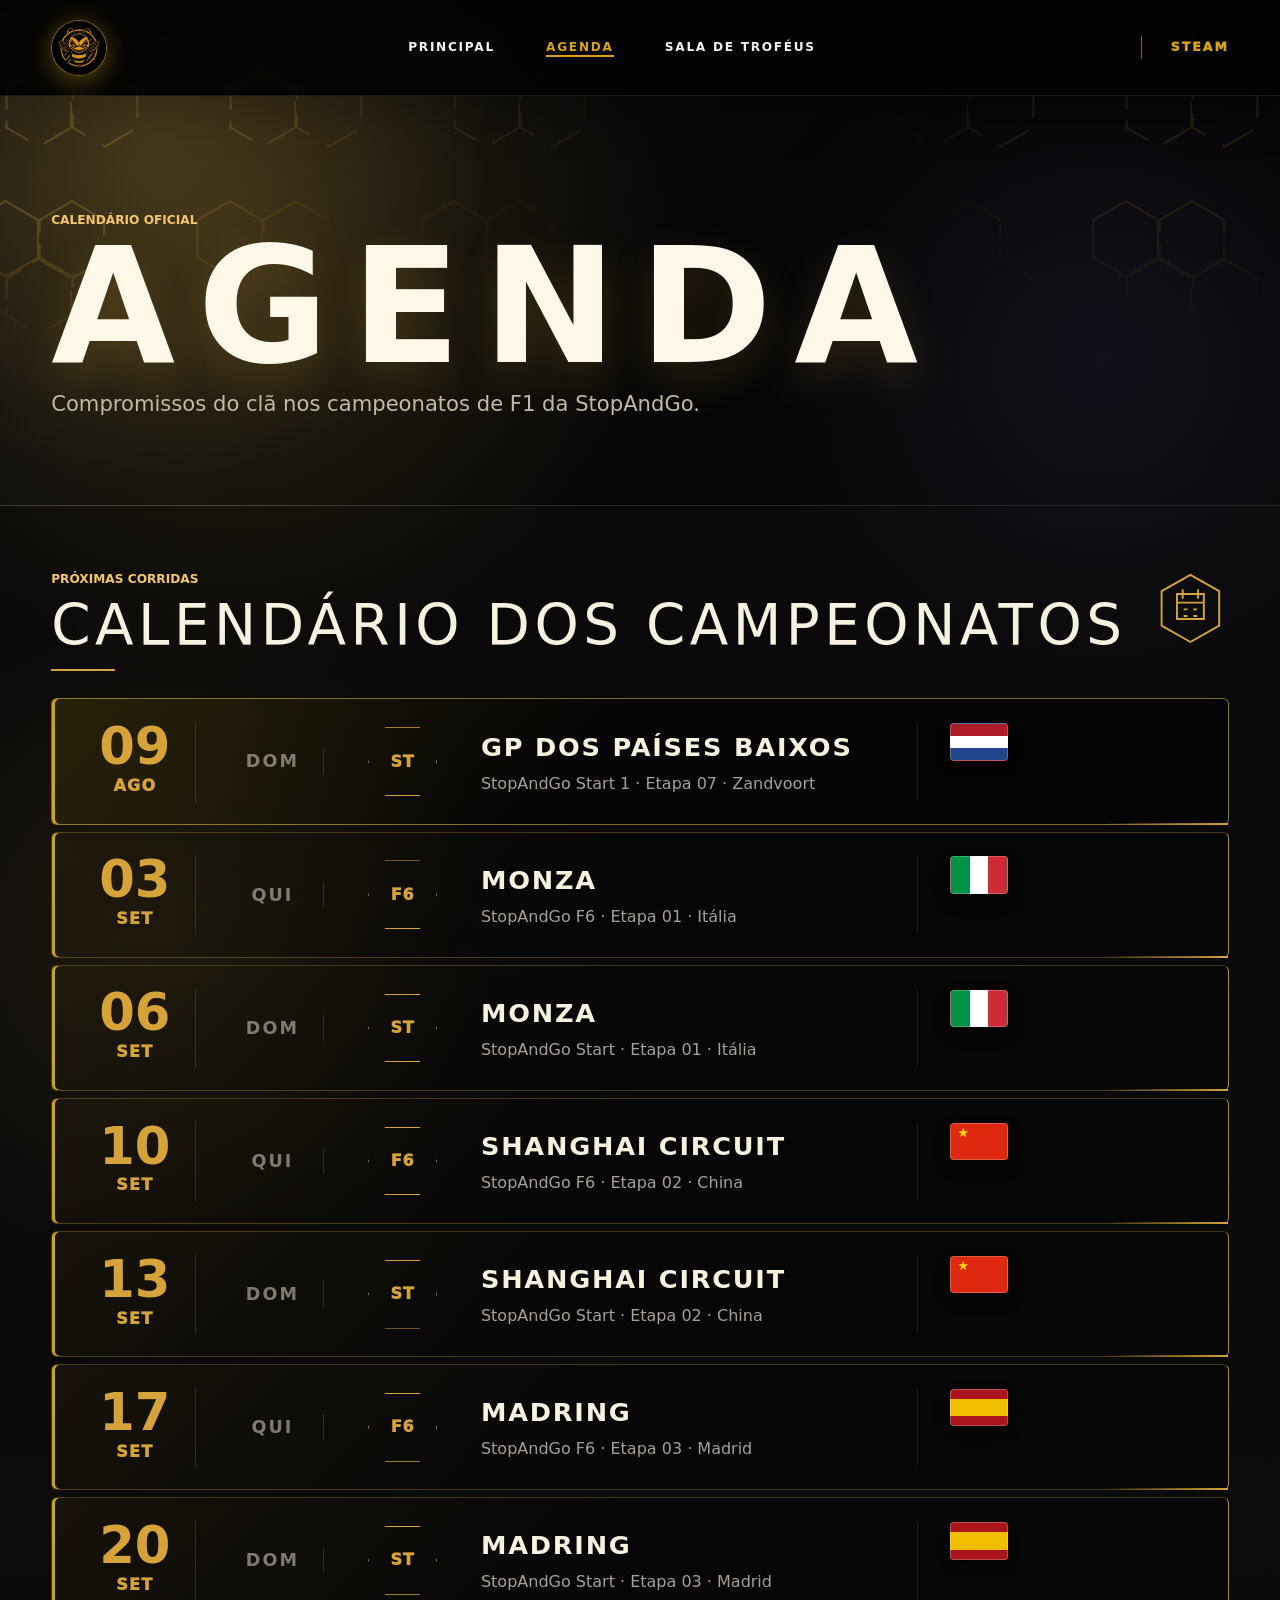
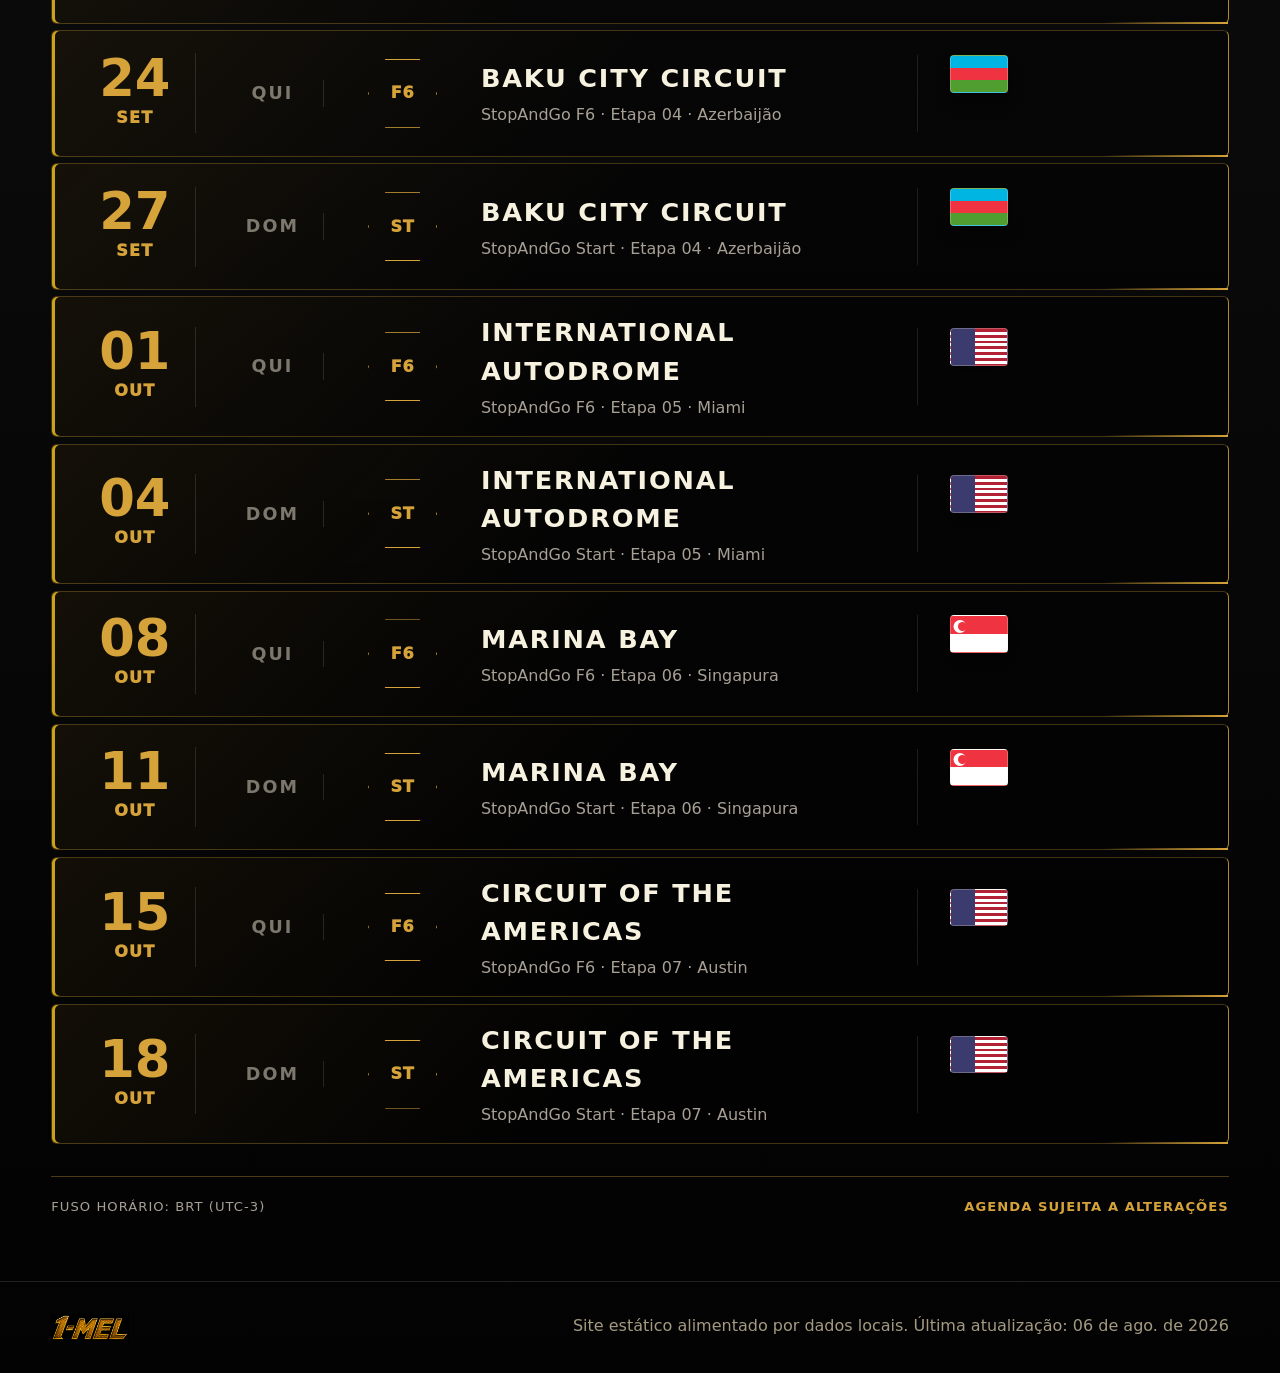
==== commit d2fd911e: "Hide agenda race status labels" ====
--- a/agenda.html
+++ b/agenda.html
@@ -9,7 +9,7 @@
     <meta property="og:type" content="website">
     <title>Agenda | 1-MEL</title>
     <link rel="preconnect" href="https://avatars.fastly.steamstatic.com">
-    <link rel="stylesheet" href="styles.css?v=navbar-logo-only-20260807">
+    <link rel="stylesheet" href="styles.css?v=agenda-flags-only-20260807">
     <script defer src="app.js"></script>
   </head>
   <body data-page="agenda">
--- a/styles.css
+++ b/styles.css
@@ -1,4 +1,4 @@
-﻿:root {
+:root {
   --bg: #08090b;
   --panel: #111319;
   --panel-2: #171a22;
@@ -845,9 +845,7 @@
 }
 
 .race-time span {
-  display: block;
-  margin-top: 0.55rem;
-  color: #a8a095;
+  display: none;
 }
 
 .race-agenda-footer {
@@ -1039,12 +1037,13 @@
 }
 
 .game-nav-card.game-cs2 {
-  --game-bg: url("assets/counter-strike-2-logo-title.png");
+  --game-bg: url("assets/game-card-cs2-small.png");
 }
 
 .game-nav-card.game-cs2::before {
-  background-size: contain;
   background-repeat: no-repeat;
+  background-position: center;
+  background-size: 92px auto;
   filter: brightness(0.92) saturate(1.05);
   opacity: 0.86;
 }
@@ -1058,10 +1057,11 @@
 }
 
 .game-nav-card.game-f1 {
-  --game-bg: url("assets/f1-card-formula.png");
+  --game-bg: url("assets/game-card-f1-new.png");
 }
 
 .game-nav-card.game-f1::before {
+  background-size: 132% auto;
   filter: brightness(0.86) saturate(1.08);
   opacity: 0.78;
 }
@@ -1075,10 +1075,11 @@
 }
 
 .game-nav-card.game-rl {
-  --game-bg: url("assets/rocket-league-logo-card.png");
+  --game-bg: url("assets/game-card-rocket-new.png");
 }
 
 .game-nav-card.game-rl::before {
+  background-size: 132% auto;
   filter: brightness(0.82) saturate(1.08);
   opacity: 0.82;
 }
